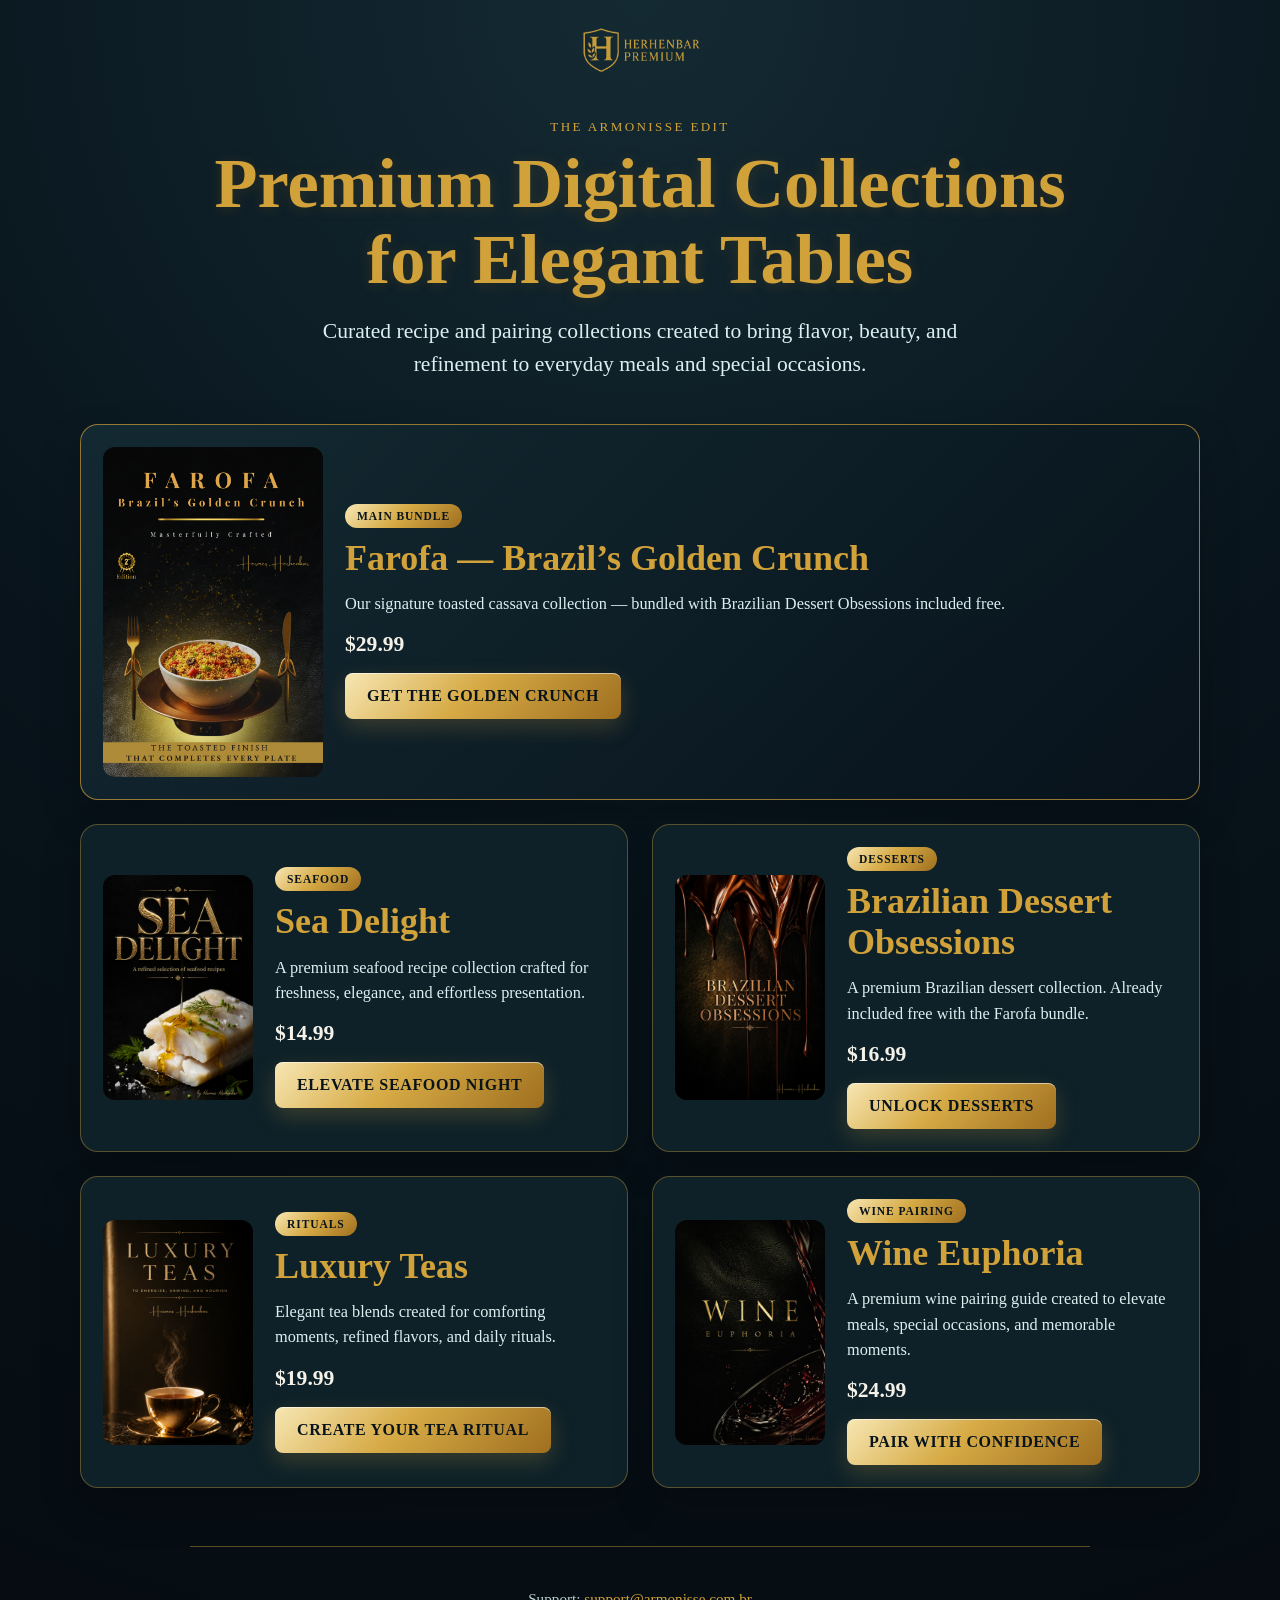
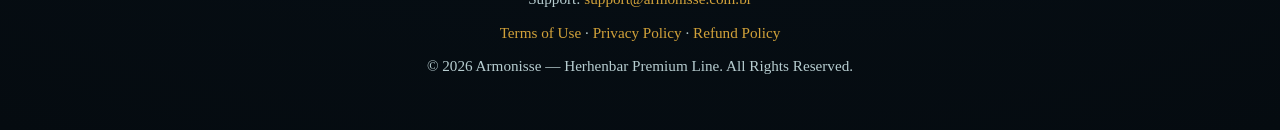
==== Herhenbar COLLECTONS/index.html @ dc94bc9c "Rename collections.html to index.html" ====
<!DOCTYPE html>
<html lang="en">
<head>
  <meta charset="UTF-8" />
  <meta name="viewport" content="width=device-width, initial-scale=1.0" />
  <title>Herhenbar Premium Collections</title>
  <link rel="stylesheet" href="collections.css" />
  <link rel="icon" type="image/x-icon" href="assets/favicons/favicon.ico" />

  <!-- META PIXEL -->
  <script>
  !function(f,b,e,v,n,t,s)
  {if(f.fbq)return;n=f.fbq=function(){n.callMethod?
  n.callMethod.apply(n,arguments):n.queue.push(arguments)};
  if(!f._fbq)f._fbq=n;n.push=n;n.loaded=!0;n.version='2.0';
  n.queue=[];t=b.createElement(e);t.async=!0;
  t.src=v;s=b.getElementsByTagName(e)[0];
  s.parentNode.insertBefore(t,s)}(window, document,'script',
  'https://connect.facebook.net/en_US/fbevents.js');
  fbq('init', '1757436611671883');
  fbq('track', 'PageView');
  </script>
</head>

<body>
  <main class="collections-page">

    <header class="collections-hero">
      <img src="assets/images/logo_herhenbar.png" alt="Herhenbar Premium" class="brand-logo">

      <p class="eyebrow">THE ARMONISSE EDIT</p>
      <h1>Premium Digital Collections for Elegant Tables</h1>
      <p class="hero-sub">
        Curated recipe and pairing collections created to bring flavor, beauty, and refinement to everyday meals and special occasions.
      </p>
    </header>

    <section class="product-grid">

      <article class="product-card featured">
        <img src="assets/images/farofa-bundle.png" alt="Farofa Brazil’s Golden Crunch" />
        <div class="product-content">
          <span class="tag">Main Bundle</span>
          <h2>Farofa — Brazil’s Golden Crunch</h2>
          <p>Our signature toasted cassava collection — bundled with Brazilian Dessert Obsessions included free.</p>

          <div class="price">$29.99</div>
          <a href="https://payhip.com/b/046Zd" class="product-btn">GET THE GOLDEN CRUNCH</a>
        </div>
      </article>

      <article class="product-card">
        <img src="assets/images/sea-delight.png" alt="Sea Delight Premium Seafood Recipe Collection" />
        <div class="product-content">
          <span class="tag">Seafood</span>
          <h2>Sea Delight</h2>
          <p>A premium seafood recipe collection crafted for freshness, elegance, and effortless presentation.</p>
          <div class="price">$14.99</div>
          <a href="https://payhip.com/b/VRC4i" class="product-btn">ELEVATE SEAFOOD NIGHT</a>
        </div>
      </article>

      <article class="product-card">
        <img src="assets/images/brazilian-dessert-obsessions.png" alt="Brazilian Dessert Obsessions" />
        <div class="product-content">
          <span class="tag">Desserts</span>
          <h2>Brazilian Dessert Obsessions</h2>
          <p>A premium Brazilian dessert collection. Already included free with the Farofa bundle.</p>
          <div class="price">$16.99</div>
          <a href="https://payhip.com/b/fgzxD" class="product-btn">UNLOCK DESSERTS</a>
        </div>
      </article>

      <article class="product-card">
        <img src="assets/images/luxury-teas.png" alt="Luxury Teas" />
        <div class="product-content">
          <span class="tag">Rituals</span>
          <h2>Luxury Teas</h2>
          <p>Elegant tea blends created for comforting moments, refined flavors, and daily rituals.</p>
          <div class="price">$19.99</div>
          <a href="https://payhip.com/b/hnQ5N" class="product-btn">CREATE YOUR TEA RITUAL</a>
        </div>
      </article>

      <article class="product-card">
        <img src="assets/images/wine-euphoria.png" alt="Wine Euphoria" />
        <div class="product-content">
          <span class="tag">Wine Pairing</span>
          <h2>Wine Euphoria</h2>
          <p>A premium wine pairing guide created to elevate meals, special occasions, and memorable moments.</p>
          <div class="price">$24.99</div>
          <a href="https://payhip.com/b/eCRBd" class="product-btn">PAIR WITH CONFIDENCE</a>
        </div>
      </article>

    </section>

    <footer class="collections-footer">
      <p>Support: <a href="mailto:support@armonisse.com.br">support@armonisse.com.br</a></p>
      <p>
        <a href="terms-of-use.html">Terms of Use</a> ·
        <a href="privacy-policy.html">Privacy Policy</a> ·
        <a href="refund-policy.html">Refund Policy</a>
      </p>
      <p>© 2026 Armonisse — Herhenbar Premium Line. All Rights Reserved.</p>
    </footer>

  </main>
</body>
</html>
---- Herhenbar COLLECTONS/collections.css ----
* {
  box-sizing: border-box;
}

body {
  margin: 0;
  background: radial-gradient(circle at top, #142a33 0%, #08131b 48%, #050b10 100%);
  color: #f4f1e8;
  font-family: Georgia, "Times New Roman", serif;
}

.collections-page {
  width: 100%;
  min-height: 100vh;
  padding: 0px 18px 40px;
}

.collections-hero {
  max-width: 920px;
  margin: 0 auto 42px;
  text-align: center;
}

.brand-logo {
  width: 130px;
  max-width: 45%;
  margin-bottom: 24px;
 margin-top: -20px !important;
}

.eyebrow {
  color: #d2a23a;
  text-transform: uppercase;
  letter-spacing: 0.18em;
  font-size: 0.82rem;
  margin-bottom: 10px;
}

.collections-hero h1 {
  color: #d2a23a;
  font-size: clamp(2.2rem, 6vw, 4.4rem);
  line-height: 1.08;
  margin: 0 auto 18px;
  max-width: 900px;
  text-shadow: 0 2px 14px rgba(180, 125, 32, 0.18);
}

.hero-sub {
  max-width: 720px;
  margin: 0 auto;
  color: #dceff0;
  font-size: clamp(1.05rem, 2.4vw, 1.35rem);
  line-height: 1.55;
}

.product-grid {
  max-width: 1120px;
  margin: 0 auto;
  display: grid;
  grid-template-columns: repeat(2, minmax(0, 1fr));
  gap: 24px;
}

.product-card {
  background: rgba(16, 35, 43, 0.92);
  border: 1px solid rgba(210, 162, 58, 0.38);
  border-radius: 18px;
  padding: 22px;
  display: grid;
  grid-template-columns: 150px 1fr;
  gap: 22px;
  align-items: center;
  box-shadow: 0 18px 40px rgba(0,0,0,0.22);
}

.product-card.featured {
  grid-column: 1 / -1;
  grid-template-columns: 220px 1fr;
  border-color: rgba(210, 162, 58, 0.68);
  background: linear-gradient(135deg, rgba(20,42,51,0.96), rgba(8,19,27,0.96));
}

.product-card img {
  width: 100%;
  border-radius: 12px;
  display: block;
}

.tag {
  display: inline-block;
  margin-bottom: 10px;
  color: #08131b;
  background: linear-gradient(135deg, #f7e7b4 0%, #d6aa45 48%, #9f6f1f 100%);
  padding: 6px 12px;
  border-radius: 999px;
  font-size: 0.72rem;
  text-transform: uppercase;
  letter-spacing: 0.08em;
  font-weight: 800;
}

.product-card h2 {
  color: #d2a23a;
  font-size: clamp(1.5rem, 3vw, 2.25rem);
  line-height: 1.15;
  margin: 0 0 12px;
}

.product-card p {
  color: #dceff0;
  font-size: 1.02rem;
  line-height: 1.55;
  margin: 0 0 16px;
}

.price {
  color: #f4f1e8;
  font-size: 1.35rem;
  font-weight: 800;
  margin-bottom: 16px;
}

.product-btn {
  display: inline-block;
  background: linear-gradient(135deg, #f7e7b4 0%, #d6aa45 45%, #9f6f1f 100%);
  color: #08131b;
  text-decoration: none;
  padding: 14px 22px;
  border-radius: 8px;
  font-weight: 900;
  text-transform: uppercase;
  letter-spacing: 0.04em;
  box-shadow:
    inset 0 1px 0 rgba(255,255,255,.55),
    0 8px 22px rgba(214,170,69,.22);
}

.product-btn:hover {
  filter: brightness(1.06);
  transform: translateY(-1px);
}

.collections-footer {
  max-width: 900px;
  margin: 58px auto 0;
  padding-top: 28px;
  border-top: 1px solid rgba(210, 162, 58, 0.42);
  text-align: center;
  color: #b7cdd0;
  font-size: 0.95rem;
}

.collections-footer a {
  color: #d2a23a;
  text-decoration: none;
}

.collections-footer a:hover {
  text-decoration: underline;
}

@media (max-width: 820px) {
  .product-grid {
    grid-template-columns: 1fr;
  }

  .product-card,
  .product-card.featured {
    grid-template-columns: 1fr;
    text-align: center;
  }

  .product-card img {
    max-width: 220px;
    margin: 0 auto;
  }
}
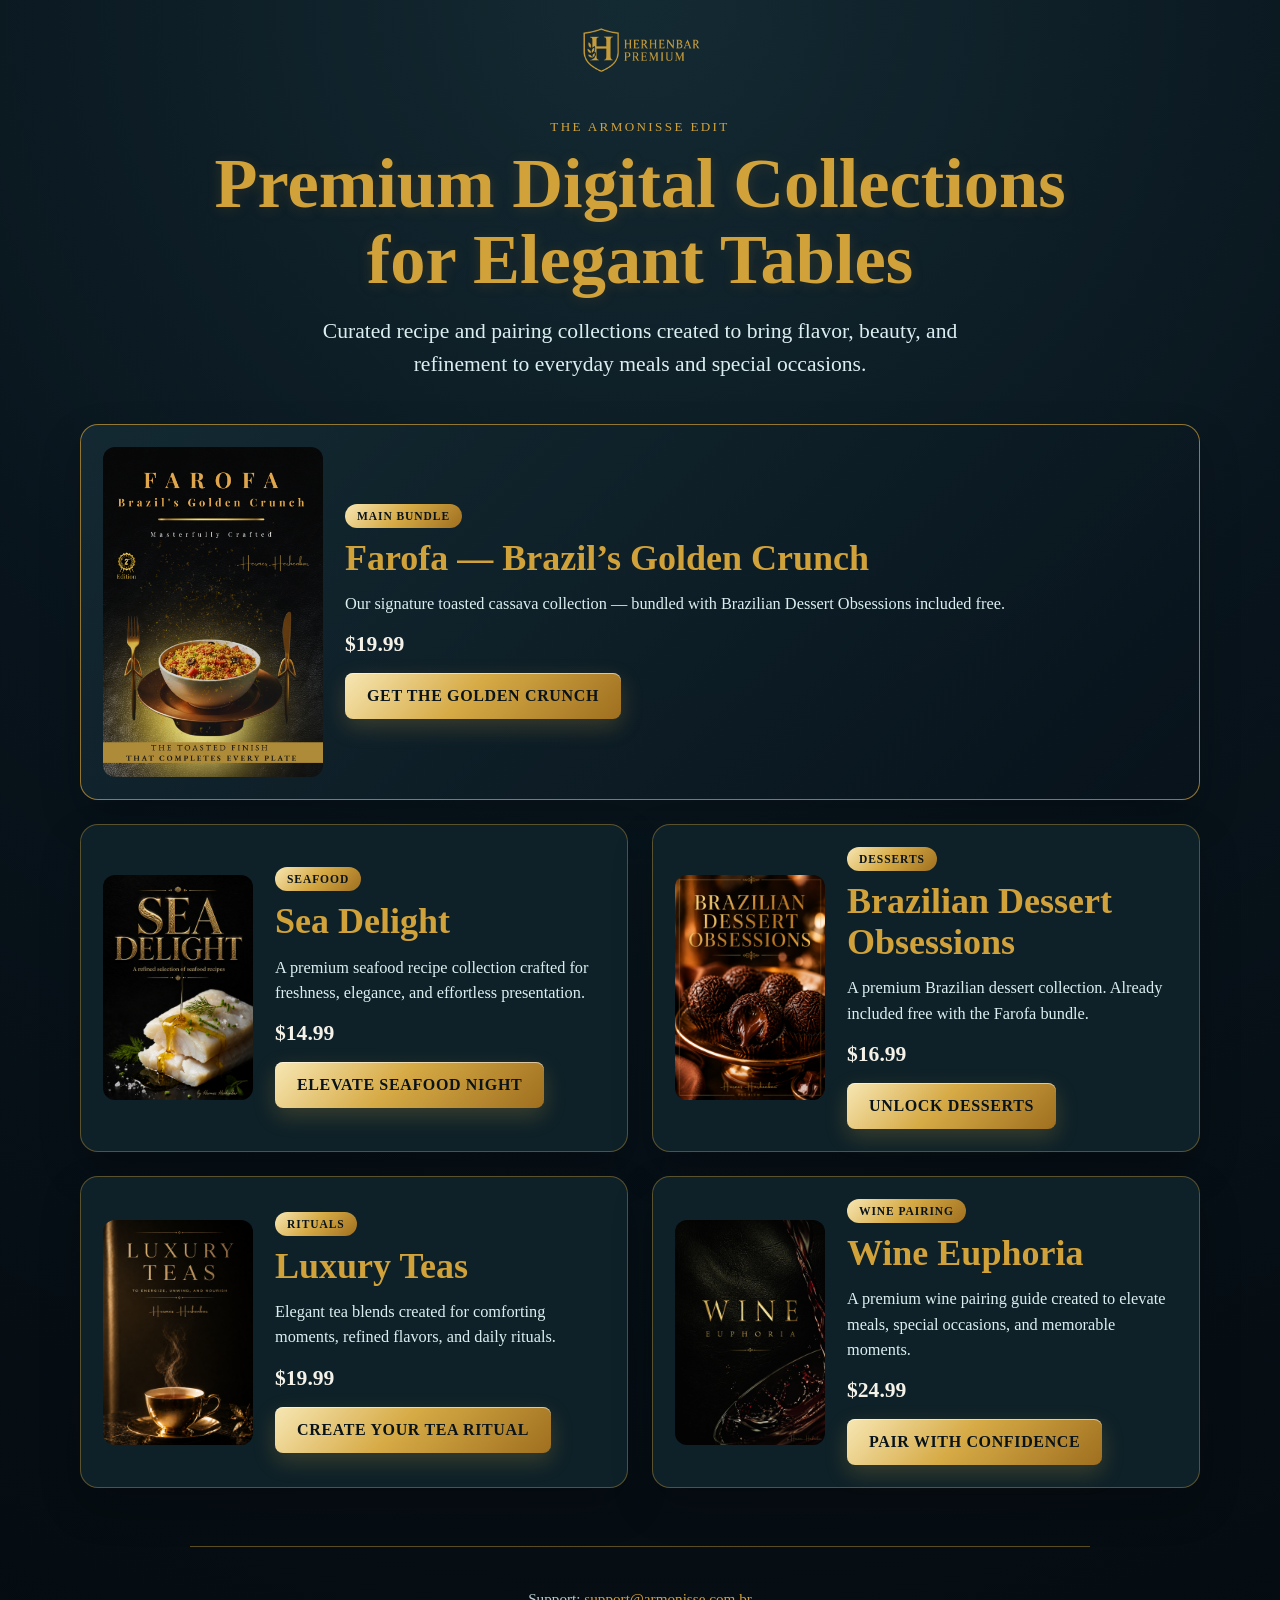
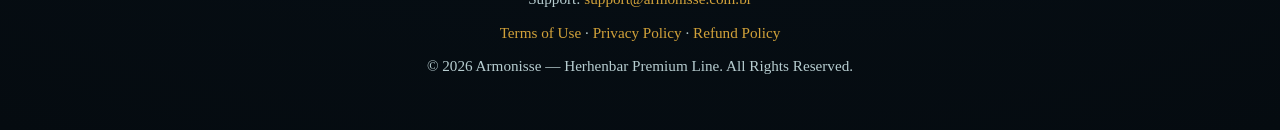
==== commit c1d60ef1: "Update index.html" ====
--- a/Herhenbar COLLECTONS/index.html
+++ b/Herhenbar COLLECTONS/index.html
@@ -44,7 +44,7 @@
           <h2>Farofa — Brazil’s Golden Crunch</h2>
           <p>Our signature toasted cassava collection — bundled with Brazilian Dessert Obsessions included free.</p>
 
-          <div class="price">$29.99</div>
+          <div class="price">$19.99</div>
           <a href="https://payhip.com/b/046Zd" class="product-btn">GET THE GOLDEN CRUNCH</a>
         </div>
       </article>
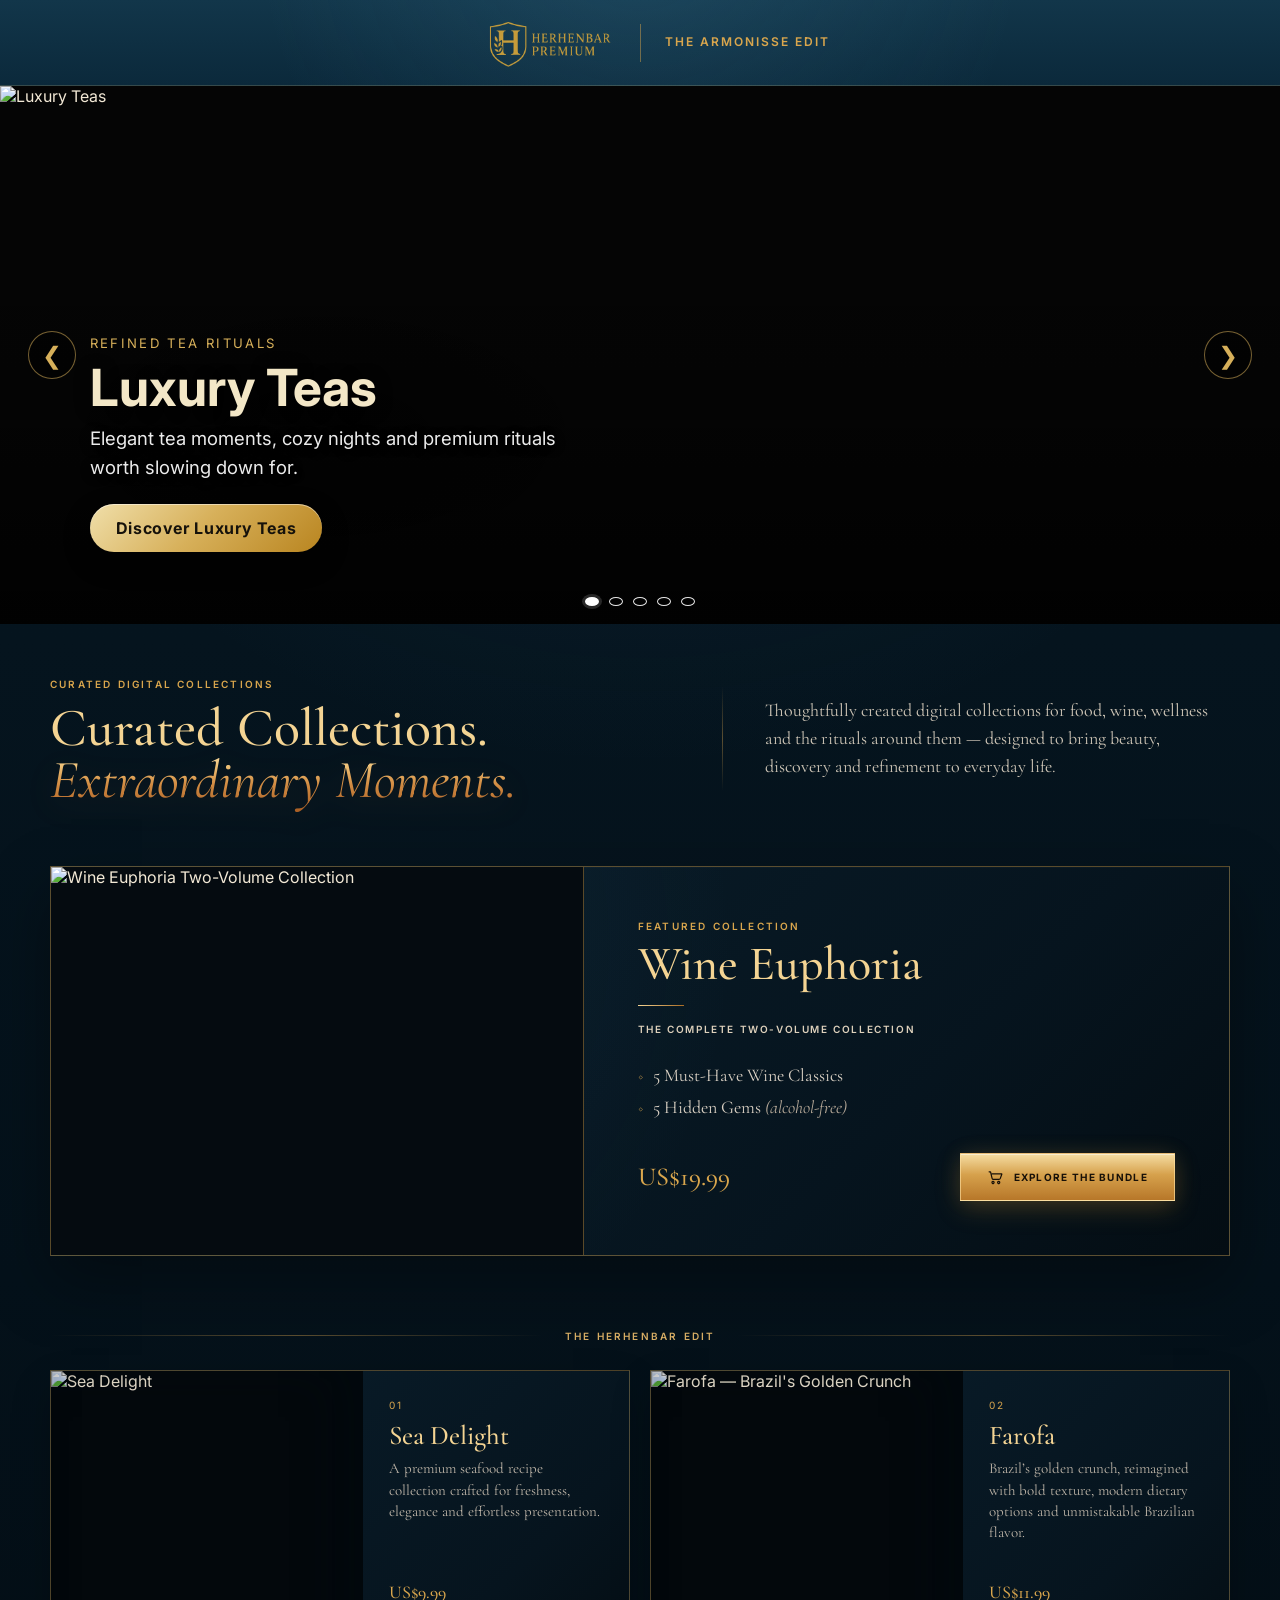
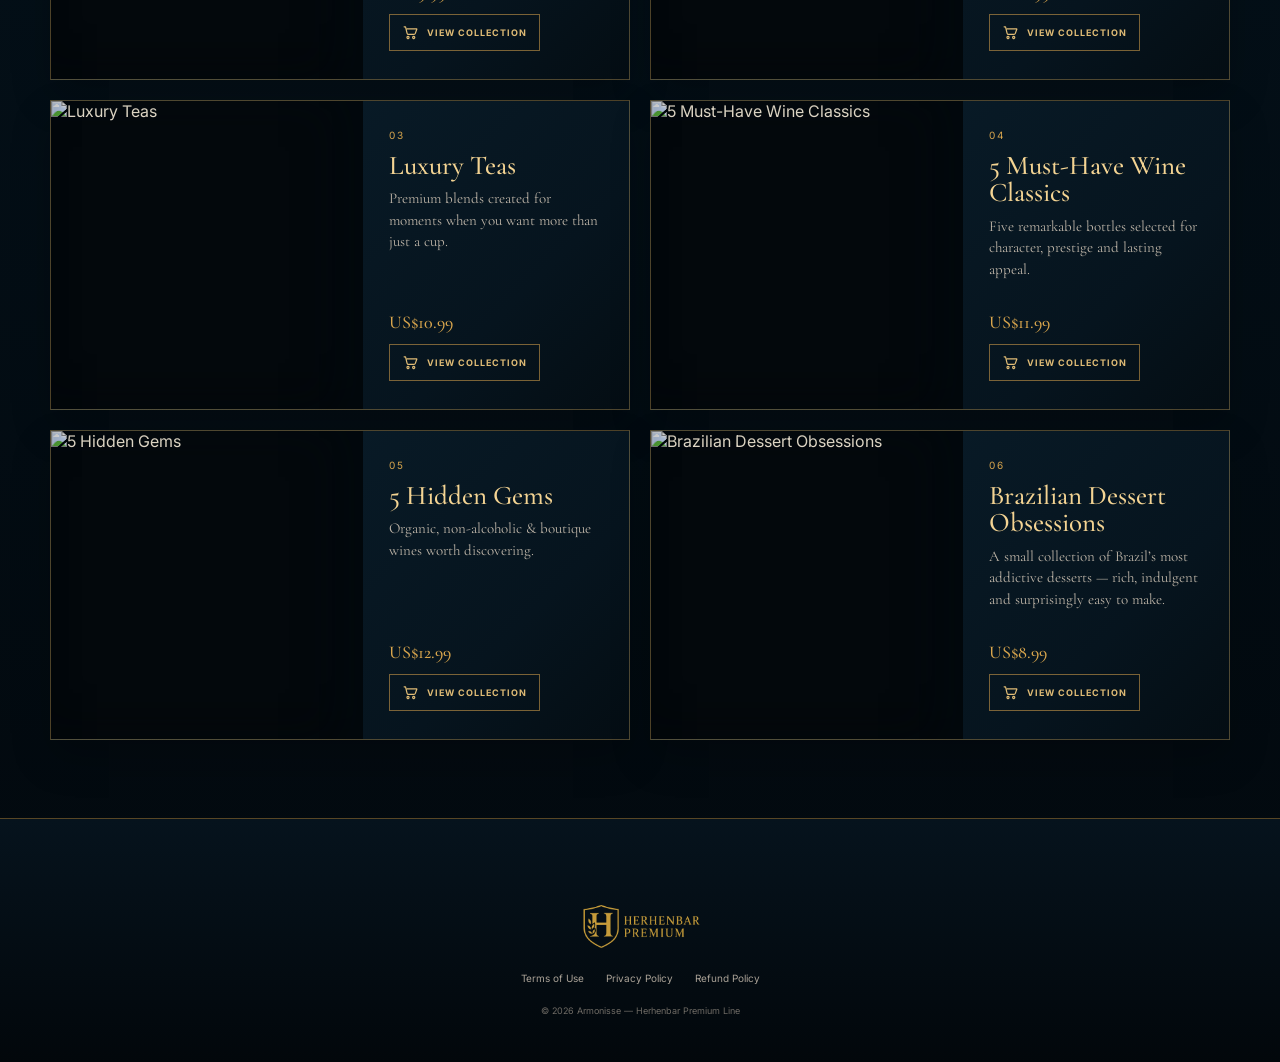
==== commit af40f184: "Update index.html" ====
--- a/Herhenbar COLLECTONS/index.html
+++ b/Herhenbar COLLECTONS/index.html
@@ -1,110 +1,314 @@
-<!DOCTYPE html>
+<!doctype html>
 <html lang="en">
 <head>
-  <meta charset="UTF-8" />
-  <meta name="viewport" content="width=device-width, initial-scale=1.0" />
-  <title>Herhenbar Premium Collections</title>
-  <link rel="stylesheet" href="collections.css" />
-  <link rel="icon" type="image/x-icon" href="assets/favicons/favicon.ico" />
-
-  <!-- META PIXEL -->
-  <script>
-  !function(f,b,e,v,n,t,s)
-  {if(f.fbq)return;n=f.fbq=function(){n.callMethod?
-  n.callMethod.apply(n,arguments):n.queue.push(arguments)};
-  if(!f._fbq)f._fbq=n;n.push=n;n.loaded=!0;n.version='2.0';
-  n.queue=[];t=b.createElement(e);t.async=!0;
-  t.src=v;s=b.getElementsByTagName(e)[0];
-  s.parentNode.insertBefore(t,s)}(window, document,'script',
-  'https://connect.facebook.net/en_US/fbevents.js');
-  fbq('init', '1757436611671883');
-  fbq('track', 'PageView');
-  </script>
+  <meta charset="utf-8">
+  <meta name="viewport" content="width=device-width,initial-scale=1">
+  <title>Herhenbar Premium — The Armonisse Edit</title>
+  <link rel="preconnect" href="https://fonts.googleapis.com">
+  <link rel="preconnect" href="https://fonts.gstatic.com" crossorigin>
+  <link href="https://fonts.googleapis.com/css2?family=Cormorant+Garamond:ital,wght@0,400;0,500;0,600;1,400;1,500&family=Inter:wght@400;500;600&display=swap" rel="stylesheet">
+  <link rel="stylesheet" href="collections.css">
 </head>
-
 <body>
-  <main class="collections-page">
-
-    <header class="collections-hero">
-      <img src="assets/images/logo_herhenbar.png" alt="Herhenbar Premium" class="brand-logo">
-
-      <p class="eyebrow">THE ARMONISSE EDIT</p>
-      <h1>Premium Digital Collections for Elegant Tables</h1>
-      <p class="hero-sub">
-        Curated recipe and pairing collections created to bring flavor, beauty, and refinement to everyday meals and special occasions.
-      </p>
-    </header>
-
-    <section class="product-grid">
-
-      <article class="product-card featured">
-        <img src="assets/images/farofa-bundle.png" alt="Farofa Brazil’s Golden Crunch" />
-        <div class="product-content">
-          <span class="tag">Main Bundle</span>
-          <h2>Farofa — Brazil’s Golden Crunch</h2>
-          <p>Our signature toasted cassava collection — bundled with Brazilian Dessert Obsessions included free.</p>
-
-          <div class="price">$19.99</div>
-          <a href="https://payhip.com/b/046Zd" class="product-btn">GET THE GOLDEN CRUNCH</a>
-        </div>
-      </article>
-
-      <article class="product-card">
-        <img src="assets/images/sea-delight.png" alt="Sea Delight Premium Seafood Recipe Collection" />
-        <div class="product-content">
-          <span class="tag">Seafood</span>
-          <h2>Sea Delight</h2>
-          <p>A premium seafood recipe collection crafted for freshness, elegance, and effortless presentation.</p>
-          <div class="price">$14.99</div>
-          <a href="https://payhip.com/b/VRC4i" class="product-btn">ELEVATE SEAFOOD NIGHT</a>
-        </div>
-      </article>
-
-      <article class="product-card">
-        <img src="assets/images/brazilian-dessert-obsessions.png" alt="Brazilian Dessert Obsessions" />
-        <div class="product-content">
-          <span class="tag">Desserts</span>
-          <h2>Brazilian Dessert Obsessions</h2>
-          <p>A premium Brazilian dessert collection. Already included free with the Farofa bundle.</p>
-          <div class="price">$16.99</div>
-          <a href="https://payhip.com/b/fgzxD" class="product-btn">UNLOCK DESSERTS</a>
-        </div>
-      </article>
-
-      <article class="product-card">
-        <img src="assets/images/luxury-teas.png" alt="Luxury Teas" />
-        <div class="product-content">
-          <span class="tag">Rituals</span>
-          <h2>Luxury Teas</h2>
-          <p>Elegant tea blends created for comforting moments, refined flavors, and daily rituals.</p>
-          <div class="price">$19.99</div>
-          <a href="https://payhip.com/b/hnQ5N" class="product-btn">CREATE YOUR TEA RITUAL</a>
-        </div>
-      </article>
-
-      <article class="product-card">
-        <img src="assets/images/wine-euphoria.png" alt="Wine Euphoria" />
-        <div class="product-content">
-          <span class="tag">Wine Pairing</span>
-          <h2>Wine Euphoria</h2>
-          <p>A premium wine pairing guide created to elevate meals, special occasions, and memorable moments.</p>
-          <div class="price">$24.99</div>
-          <a href="https://payhip.com/b/eCRBd" class="product-btn">PAIR WITH CONFIDENCE</a>
-        </div>
-      </article>
-
-    </section>
-
-    <footer class="collections-footer">
-      <p>Support: <a href="mailto:support@armonisse.com.br">support@armonisse.com.br</a></p>
-      <p>
-        <a href="terms-of-use.html">Terms of Use</a> ·
-        <a href="privacy-policy.html">Privacy Policy</a> ·
-        <a href="refund-policy.html">Refund Policy</a>
-      </p>
-      <p>© 2026 Armonisse — Herhenbar Premium Line. All Rights Reserved.</p>
-    </footer>
-
-  </main>
+
+<header class="masthead">
+  <div class="lockup">
+    <img src="assets/images/logo_herhenbar.png" alt="Herhenbar Premium">
+    <span class="lockup-rule"></span>
+    <span class="armonisse">THE ARMONISSE EDIT</span>
+  </div>
+</header>
+
+<main>
+
+  <!-- HERO: use the cinematic image from the approved first mockup -->
+  <section class="collections-carousel">
+  <div class="carousel-viewport">
+
+    <div class="carousel-slide active">
+      <img src="assets/images/carousel-teas.jpg" alt="Luxury Teas">
+      <div class="slide-overlay"></div>
+      <div class="slide-content">
+        <span class="slide-kicker">Refined Tea Rituals</span>
+        <h2>Luxury Teas</h2>
+        <p>Elegant tea moments, cozy nights and premium rituals worth slowing down for.</p>
+        <a href="#teas-card" class="slide-cta">Discover Luxury Teas</a>
+      </div>
+    </div>
+
+    <div class="carousel-slide">
+      <img src="assets/images/carousel-farofa.jpg" alt="Farofa — Brazil’s Golden Crunch">
+      <div class="slide-overlay"></div>
+      <div class="slide-content">
+        <span class="slide-kicker">Brazilian Signature</span>
+        <h2>Farofa — Brazil’s Golden Crunch</h2>
+        <p>The golden finishing touch that brings warmth, texture and a richer table.</p>
+        <a href="#farofa-card" class="slide-cta">Explore Farofa</a>
+      </div>
+    </div>
+
+    <div class="carousel-slide">
+      <img src="assets/images/carousel-musthave.jpg" alt="5 Must-Have Wine Classics">
+      <div class="slide-overlay"></div>
+      <div class="slide-content">
+        <span class="slide-kicker">Confident Pairings</span>
+        <h2>5 Must-Have Wine Classics</h2>
+        <p>Five timeless bottles chosen for character, elegance and memorable hosting.</p>
+        <a href="#musthave-card" class="slide-cta">See The Classics</a>
+      </div>
+    </div>
+
+    <div class="carousel-slide">
+      <img src="assets/images/carousel-gems.jpg" alt="5 Hidden Gems">
+      <div class="slide-overlay"></div>
+      <div class="slide-content">
+        <span class="slide-kicker">Alcohol-Free Discoveries</span>
+        <h2>5 Hidden Gems</h2>
+        <p>Distinctive non-alcoholic wines selected for refined gatherings and modern taste.</p>
+        <a href="#gems-card" class="slide-cta">Uncover Hidden Gems</a>
+      </div>
+    </div>
+
+    <div class="carousel-slide">
+      <img src="assets/images/carousel-sea.jpg" alt="Sea Delight">
+      <div class="slide-overlay"></div>
+      <div class="slide-content">
+        <span class="slide-kicker">Coastal Elegance</span>
+        <h2>Sea Delight</h2>
+        <p>Fresh seafood dishes presented with ease, beauty and that polished hosting feel.</p>
+        <a href="#sea-card" class="slide-cta">Enter Sea Delight</a>
+      </div>
+    </div>
+
+    <button class="carousel-arrow prev" aria-label="Previous slide">&#10094;</button>
+    <button class="carousel-arrow next" aria-label="Next slide">&#10095;</button>
+
+    <div class="carousel-dots">
+      <button class="carousel-dot active" aria-label="Go to slide 1"></button>
+      <button class="carousel-dot" aria-label="Go to slide 2"></button>
+      <button class="carousel-dot" aria-label="Go to slide 3"></button>
+      <button class="carousel-dot" aria-label="Go to slide 4"></button>
+      <button class="carousel-dot" aria-label="Go to slide 5"></button>
+    </div>
+
+  </div>
+  </section>
+
+  <section class="intro">
+    <div class="intro-title">
+      <span>CURATED DIGITAL COLLECTIONS</span>
+      <h1>Curated Collections.<br><em>Extraordinary Moments.</em></h1>
+    </div>
+    <div class="intro-rule"></div>
+    <p>
+      Thoughtfully created digital collections for food, wine, wellness and the rituals around them —
+      designed to bring beauty, discovery and refinement to everyday life.
+    </p>
+  </section>
+
+  <section class="featured">
+    <div class="featured-books">
+  <img
+    src="assets/images/wines-bundle.jpg"
+    alt="Wine Euphoria Two-Volume Collection"
+  >
+    </div>
+
+    <div class="featured-copy">
+      <span class="kicker">FEATURED COLLECTION</span>
+      <h2>Wine Euphoria</h2>
+      <div class="mini-rule"></div>
+      <p class="caps">THE COMPLETE TWO-VOLUME COLLECTION</p>
+
+      <ul>
+        <li>5 Must-Have Wine Classics <em></em></li>
+        <li>5 Hidden Gems <em>(alcohol-free)</em></li>
+      </ul>
+
+      <div class="buy-row">
+        <strong>US$19.99</strong>
+        <a class="gold-cta" href="#">
+          <svg viewBox="0 0 24 24" aria-hidden="true"><path d="M3 4h2l2.2 9.1a2 2 0 0 0 2 1.5h7.7a2 2 0 0 0 1.9-1.4L21 7H7.2M10 19a1.5 1.5 0 1 0 0 .01M18 19a1.5 1.5 0 1 0 0 .01"/></svg>
+          EXPLORE THE BUNDLE
+        </a>
+      </div>
+    </div>
+  </section>
+
+  <div class="section-break">
+    <span>THE HERHENBAR EDIT</span>
+  </div>
+
+  <section class="grid">
+
+<article class="card" id="sea-card">
+      <div class="card-photo"><img src="assets/images/sea-delight.jpg" alt="Sea Delight"></div>
+      <div class="card-body">
+        <span class="number">01</span>
+        <h3>Sea Delight</h3>
+        <p>A premium seafood recipe collection crafted for freshness, elegance and effortless presentation.</p>
+        <strong>US$9.99</strong>
+        <a href="https://payhip.com/b/VRC4i" class="card-cta">
+          <svg viewBox="0 0 24 24"><path d="M3 4h2l2.2 9.1a2 2 0 0 0 2 1.5h7.7a2 2 0 0 0 1.9-1.4L21 7H7.2M10 19a1.5 1.5 0 1 0 0 .01M18 19a1.5 1.5 0 1 0 0 .01"/></svg>
+          VIEW COLLECTION 
+        </a>
+      </div>
+    </article>
+
+<article class="card" id="farofa-card">
+      <div class="card-photo"><img src="assets/images/golden-crunch.jpg" alt="Farofa — Brazil's Golden Crunch"></div>
+      <div class="card-body">
+        <span class="number">02</span>
+        <h3>Farofa</h3>
+        <p>Brazil’s golden crunch, reimagined with bold texture, modern dietary options and unmistakable Brazilian flavor.</p>
+        <strong>US$11.99</strong>
+        <a href="#" class="card-cta">
+          <svg viewBox="0 0 24 24"><path d="M3 4h2l2.2 9.1a2 2 0 0 0 2 1.5h7.7a2 2 0 0 0 1.9-1.4L21 7H7.2M10 19a1.5 1.5 0 1 0 0 .01M18 19a1.5 1.5 0 1 0 0 .01"/></svg>
+          VIEW COLLECTION
+        </a>
+      </div>
+    </article>
+
+<article class="card" id="teas-card">
+      <div class="card-photo"><img src="assets/images/luxury-teas.jpg" alt="Luxury Teas"></div>
+      <div class="card-body">
+        <span class="number">03</span>
+        <h3>Luxury Teas</h3>
+        <p>Premium blends created for moments when you want more than just a cup.</p>
+        <strong>US$10.99</strong>
+        <a href="https://payhip.com/b/hnQ5N" class="card-cta">
+          <svg viewBox="0 0 24 24"><path d="M3 4h2l2.2 9.1a2 2 0 0 0 2 1.5h7.7a2 2 0 0 0 1.9-1.4L21 7H7.2M10 19a1.5 1.5 0 1 0 0 .01M18 19a1.5 1.5 0 1 0 0 .01"/></svg>
+          VIEW COLLECTION
+        </a>
+      </div>
+    </article>
+
+<article class="card" id="musthave-card">
+      <div class="card-photo"><img src="assets/images/wine-euphoria.jpg" alt="5 Must-Have Wine Classics"></div>
+      <div class="card-body">
+        <span class="number">04</span>
+        <h3>5 Must-Have Wine Classics</h3>
+        <p>Five remarkable bottles selected for character, prestige and lasting appeal.</p>
+        <strong>US$11.99</strong>
+        <a href="#" class="card-cta">
+          <svg viewBox="0 0 24 24"><path d="M3 4h2l2.2 9.1a2 2 0 0 0 2 1.5h7.7a2 2 0 0 0 1.9-1.4L21 7H7.2M10 19a1.5 1.5 0 1 0 0 .01M18 19a1.5 1.5 0 1 0 0 .01"/></svg>
+          VIEW COLLECTION
+        </a>
+      </div>
+    </article>
+
+<article class="card" id="gems-card">
+      <div class="card-photo"><img src="assets/images/gems-euphoria.jpg" alt="5 Hidden Gems"></div>
+      <div class="card-body">
+        <span class="number">05</span>
+        <h3>5 Hidden Gems</h3>
+        <p>Organic, non-alcoholic & boutique wines worth discovering.</p>
+        <strong>US$12.99</strong>
+        <a href="#" class="card-cta">
+          <svg viewBox="0 0 24 24"><path d="M3 4h2l2.2 9.1a2 2 0 0 0 2 1.5h7.7a2 2 0 0 0 1.9-1.4L21 7H7.2M10 19a1.5 1.5 0 1 0 0 .01M18 19a1.5 1.5 0 1 0 0 .01"/></svg>
+          VIEW COLLECTION
+        </a>
+      </div>
+    </article>
+
+    <article class="card">
+      <div class="card-photo"><img src="assets/images/brazilian-dessert-obsessions.jpg" alt="Brazilian Dessert Obsessions"></div>
+      <div class="card-body">
+        <span class="number">06</span>
+        <h3>Brazilian Dessert Obsessions</h3>
+        <p>A small collection of Brazil’s most addictive desserts — rich, indulgent and surprisingly easy to make.</p>
+        <strong>US$8.99</strong>
+        <a href="https://payhip.com/b/fgzxD" class="card-cta">
+          <svg viewBox="0 0 24 24"><path d="M3 4h2l2.2 9.1a2 2 0 0 0 2 1.5h7.7a2 2 0 0 0 1.9-1.4L21 7H7.2M10 19a1.5 1.5 0 1 0 0 .01M18 19a1.5 1.5 0 1 0 0 .01"/></svg>
+          VIEW COLLECTION
+        </a>
+      </div>
+    </article>
+
+  </section>
+
+</main>
+
+<footer>
+  <img src="assets/images/logo_herhenbar.png" alt="Herhenbar Premium">
+  <nav>
+    <a href="terms-of-use.html">Terms of Use</a>
+    <a href="privacy-policy.html">Privacy Policy</a>
+    <a href="refund-policy.html">Refund Policy</a>
+  </nav>
+  <small>© 2026 Armonisse — Herhenbar Premium Line</small>
+</footer>
+<script>
+document.addEventListener('DOMContentLoaded', function () {
+  const carousel = document.querySelector('.collections-carousel');
+  if (!carousel) return;
+
+  const slides = carousel.querySelectorAll('.carousel-slide');
+  const dots = carousel.querySelectorAll('.carousel-dot');
+  const prevBtn = carousel.querySelector('.carousel-arrow.prev');
+  const nextBtn = carousel.querySelector('.carousel-arrow.next');
+
+  let current = 0;
+  let autoPlay;
+
+  function showSlide(index) {
+    slides[current].classList.remove('active');
+    dots[current].classList.remove('active');
+
+    current = (index + slides.length) % slides.length;
+
+    slides[current].classList.add('active');
+    dots[current].classList.add('active');
+  }
+
+  function nextSlide() {
+    showSlide(current + 1);
+  }
+
+  function prevSlide() {
+    showSlide(current - 1);
+  }
+
+  function startAutoPlay() {
+  clearInterval(autoPlay);
+  autoPlay = setInterval(nextSlide, 7500);
+}
+
+function resetAutoPlay() {
+  startAutoPlay();
+}
+
+  if (nextBtn) {
+    nextBtn.addEventListener('click', function () {
+      nextSlide();
+      resetAutoPlay();
+    });
+  }
+
+  if (prevBtn) {
+    prevBtn.addEventListener('click', function () {
+      prevSlide();
+      resetAutoPlay();
+    });
+  }
+
+  dots.forEach((dot, index) => {
+    dot.addEventListener('click', function () {
+      showSlide(index);
+      resetAutoPlay();
+    });
+  });
+
+  carousel.addEventListener('mouseenter', function () {
+    clearInterval(autoPlay);
+  });
+
+  carousel.addEventListener('mouseleave', function () {
+    startAutoPlay();
+  });
+
+  startAutoPlay();
+});
+</script>
 </body>
 </html>
--- a/Herhenbar COLLECTONS/collections.css
+++ b/Herhenbar COLLECTONS/collections.css
@@ -1,177 +1,700 @@
-* {
-  box-sizing: border-box;
-}
-
-body {
-  margin: 0;
-  background: radial-gradient(circle at top, #142a33 0%, #08131b 48%, #050b10 100%);
-  color: #f4f1e8;
-  font-family: Georgia, "Times New Roman", serif;
-}
-
-.collections-page {
+:root{
+  --black:#03090e;
+  --navy:#06131d;
+  --navy2:#0a2231;
+  --navy3:#0e2c3f;
+  --cream:#f3e9d6;
+  --muted:#b8b2a9;
+  --gold:#d9a64d;
+  --gold2:#f4d493;
+  --gold3:#a96c25;
+  --line:rgba(218,165,77,.40);
+}
+*{box-sizing:border-box}
+html{background:var(--black)}
+body{
+  margin:0;
+  color:var(--cream);
+  background:
+    radial-gradient(circle at 50% 0,rgba(44,112,155,.18),transparent 28%),
+    linear-gradient(180deg,#061722 0%,#04111a 48%,#02080d 100%);
+  font-family:Inter,Arial,sans-serif;
+}
+img{display:block;max-width:100%}
+a{color:inherit;text-decoration:none}
+
+.masthead{
+  height:100px;
+  display:flex;align-items:center;justify-content:center;
+  background:
+    radial-gradient(circle at 50% -60%,rgba(80,151,190,.20),transparent 55%),
+    linear-gradient(180deg,#0b2637,#071924);
+  border-bottom:1px solid rgba(217,166,77,.10);
+}
+.lockup{
+  display:grid;
+  grid-template-columns:165px 1px 165px;
+  align-items:center;
+  gap:22px;
+}
+.lockup img{width:165px;justify-self:end}
+.lockup-rule{width:1px;height:38px;background:rgba(217,166,77,.48)}
+.armonisse{
+  width:165px;
+  color:var(--gold);
+  font:600 11px/1.2 Inter,sans-serif;
+  letter-spacing:.20em;
+}
+
+.hero-photo{
+  position:relative;
+  width:100%;
+  height:clamp(430px,53vw,760px);
+  overflow:hidden;
+  background:#020508;
+}
+.hero-photo img{width:100%;height:100%;object-fit:cover;object-position:center}
+.hero-shade{
+  position:absolute;inset:0;
+  background:
+    linear-gradient(180deg,rgba(0,0,0,.02) 0%,rgba(0,0,0,0) 58%,rgba(3,13,20,.58) 100%),
+    radial-gradient(circle at 50% 35%,transparent 42%,rgba(0,0,0,.22) 100%);
+  pointer-events:none;
+}
+
+.intro{
+  position:relative;
+  display:grid;
+  grid-template-columns:1.15fr 1px .85fr;
+  gap:42px;
+  align-items:center;
+  width:min(1180px,calc(100% - 64px));
+  margin:-4px auto 0;
+  padding:52px 0 60px;
+}
+.intro:before{
+  content:"";
+  position:absolute;z-index:-1;
+  left:50%;top:-180px;
+  width:100vw;height:300px;
+  transform:translateX(-50%);
+  background:linear-gradient(180deg,transparent,rgba(6,19,29,.94) 65%,rgba(6,19,29,1));
+}
+.intro-title>span,.kicker{
+  color:var(--gold);
+  font-size:10px;font-weight:600;letter-spacing:.22em;
+}
+.intro h1{
+  margin:10px 0 0;
+  color:var(--gold2);
+  font:500 clamp(40px,4.2vw,62px)/.97 "Cormorant Garamond",serif;
+}
+.intro h1 em{
+  color:transparent;
+  font-weight:400;
+  background:linear-gradient(180deg,#fff0c8 0%,#edbf74 30%,#d18b42 58%,#a85d24 100%);
+  -webkit-background-clip:text;background-clip:text;
+  filter:drop-shadow(0 8px 16px rgba(207,128,51,.16));
+}
+.intro-rule{height:105px;background:linear-gradient(transparent,var(--line),transparent)}
+.intro p{
+  margin:0;
+  max-width:450px;
+  color:#cfc6b7;
+  font:400 18px/1.55 "Cormorant Garamond",serif;
+}
+
+.featured{
+  width:min(1180px,calc(100% - 64px));
+  margin:0 auto 74px;
+  display:grid;
+  grid-template-columns:.95fr 1.15fr;
+  min-height:390px;
+  overflow:hidden;
+  border:1px solid var(--line);
+  background:
+    radial-gradient(circle at 20% 20%,rgba(34,92,127,.15),transparent 45%),
+    linear-gradient(135deg,#0a1f2c 0%,#06141e 70%,#040d13 100%);
+  box-shadow:0 26px 60px rgba(0,0,0,.34),inset 0 1px rgba(255,255,255,.02);
+}
+.featured-books{
+  position:relative;
+  overflow:hidden;
+  border-right:1px solid var(--line);
+  background:
+    radial-gradient(circle at 50% 36%,rgba(67,126,162,.20),transparent 38%),
+    linear-gradient(145deg,#0d2838,#06141d 68%,#02070b);
+}
+
+}
+.book-stage:before{
+  content:"";position:absolute;left:13%;right:13%;bottom:15px;height:35px;
+  background:radial-gradient(ellipse,rgba(0,0,0,.72),transparent 70%);
+  filter:blur(8px);
+}
+
+
+.featured-copy{padding:48px 54px;display:flex;flex-direction:column;justify-content:center}
+.featured h2{
+  margin:8px 0 0;
+  color:var(--gold2);
+  font:500 48px/1 "Cormorant Garamond",serif;
+}
+.mini-rule{
+  width:46px;height:1px;margin:17px 0;
+  background:linear-gradient(90deg,var(--gold2),var(--gold3));
+}
+.caps{
+  margin:0 0 20px;color:#ded1bc;
+  font-size:10px;font-weight:600;letter-spacing:.16em;
+}
+.featured ul{list-style:none;margin:0;padding:0}
+.featured li{
+  margin:9px 0;color:#d9d0c3;
+  font:400 18px/1.25 "Cormorant Garamond",serif;
+}
+.featured li:before{content:"◇";color:var(--gold);margin-right:10px}
+.featured li em{color:#b7aa99}
+.buy-row{display:flex;align-items:center;justify-content:space-between;gap:24px;margin-top:26px}
+.buy-row strong{
+  color:var(--gold);
+  font:500 26px/1 "Cormorant Garamond",serif;
+}
+.gold-cta{
+  min-height:48px;padding:0 26px;
+  display:inline-flex;align-items:center;justify-content:center;gap:10px;
+  color:#171008;
+  background:
+    linear-gradient(180deg,#f5dda3 0%,#d6a14c 45%,#b77729 100%);
+  border:1px solid rgba(255,224,160,.65);
+  box-shadow:
+    inset 0 1px rgba(255,255,255,.45),
+    0 8px 26px rgba(205,140,43,.22),
+    0 0 22px rgba(220,161,68,.10);
+  font-size:10px;font-weight:700;letter-spacing:.13em;
+}
+.gold-cta svg,.card-cta svg{
+  width:17px;height:17px;fill:none;stroke:currentColor;stroke-width:1.7;stroke-linecap:round;stroke-linejoin:round
+}
+
+.section-break{
+  width:min(1180px,calc(100% - 64px));
+  margin:0 auto 28px;
+  display:flex;align-items:center;gap:22px;
+  color:#d7ad64;font-size:10px;font-weight:600;letter-spacing:.22em;
+}
+.section-break:before,.section-break:after{
+  content:"";height:1px;flex:1;background:linear-gradient(90deg,transparent,var(--line),transparent)
+}
+
+.grid{
+  width:min(1180px,calc(100% - 64px));
+  margin:0 auto 78px;
+  display:grid;
+  grid-template-columns:repeat(2,minmax(0,1fr));
+  gap:20px;
+}
+.card{
+  min-height:310px;
+  display:grid;
+  grid-template-columns:1.08fr .92fr;
+  overflow:hidden;
+  border:1px solid rgba(218,165,77,.34);
+  background:
+    radial-gradient(circle at 12% 10%,rgba(36,96,132,.11),transparent 42%),
+    linear-gradient(135deg,#0a1f2d 0%,#06141e 75%,#040d13);
+  box-shadow:0 18px 38px rgba(0,0,0,.20);
+}
+.card-photo{position:relative;overflow:hidden;background:#03080c}
+.card-photo:after{
+  content:"";position:absolute;inset:0;
+  box-shadow:inset -28px 0 42px rgba(3,12,18,.35),inset 0 -24px 32px rgba(0,0,0,.20);
+}
+.card-photo img{
+  width:100%;height:100%;object-fit:cover;
+  transition:transform .55s ease,filter .55s ease;
+}
+.card:hover .card-photo img{transform:scale(1.025);filter:brightness(1.045)}
+.card-body{padding:28px 26px;display:flex;flex-direction:column}
+.number{color:var(--gold);font-size:10px;letter-spacing:.15em}
+.card h3{
+  margin:11px 0 9px;
+  color:var(--gold2);
+  font:500 27px/1.02 "Cormorant Garamond",serif;
+}
+.card p{
+  margin:0;color:#bdb4a7;
+  font:400 15px/1.42 "Cormorant Garamond",serif;
+}
+.card strong{
+  margin-top:auto;padding-top:18px;
+  color:var(--gold);
+  font:500 18px/1 "Cormorant Garamond",serif;
+}
+.card-cta{
+  align-self:flex-start;
+  margin-top:13px;padding:9px 12px;
+  display:inline-flex;align-items:center;gap:8px;
+  border:1px solid rgba(218,165,77,.55);
+  color:#dfbb75;
+  font-size:9px;font-weight:700;letter-spacing:.11em;
+  transition:.2s ease;
+}
+.card-cta:hover{background:var(--gold);color:#101010}
+
+footer{
+  padding:38px 24px 44px;
+  text-align:center;
+  border-top:1px solid var(--line);
+  background:linear-gradient(180deg,#06131d,#02070b);
+}
+footer img{width:130px;margin:0 auto 18px}
+footer nav{display:flex;justify-content:center;gap:22px;flex-wrap:wrap;margin-bottom:14px}
+footer nav a{color:#aaa297;font-size:10px}
+footer small{color:#6f6b65;font-size:9px}
+
+@media(max-width:800px){
+  .masthead{height:88px}
+  .lockup{grid-template-columns:120px 1px 120px;gap:14px}
+  .lockup img{width:120px}
+  .armonisse{width:120px;font-size:8px;letter-spacing:.16em}
+  .hero-photo{height:58vh;min-height:390px}
+  .intro{
+    width:calc(100% - 32px);
+    grid-template-columns:1fr;
+    gap:18px;
+    padding:40px 0 46px;
+    text-align:center;
+  }
+  .intro-rule{width:120px;height:1px;margin:auto}
+  .intro p{margin:auto}
+  .featured{width:calc(100% - 28px);grid-template-columns:1fr}
+  .featured-books{min-height:350px;border-right:0;border-bottom:1px solid var(--line)}
+  .featured-copy{padding:34px 28px}
+  .buy-row{align-items:flex-start;flex-direction:column}
+  .gold-cta{width:100%}
+  .section-break,.grid{width:calc(100% - 28px)}
+  .grid{grid-template-columns:1fr}
+}
+@media(max-width:520px){
+  .hero-photo{height:50vh;min-height:360px}
+  .intro h1{font-size:42px}
+  .card{grid-template-columns:1fr}
+  .card-photo{min-height:280px}
+  .card-body{min-height:230px}
+}
+
+
+.featured-books {
+  position: relative;
+  overflow: hidden;
+  border-right: 1px solid var(--line);
+  background: #050b10;
+}
+
+.featured-books img {
   width: 100%;
-  min-height: 100vh;
-  padding: 0px 18px 40px;
-}
-
-.collections-hero {
-  max-width: 920px;
-  margin: 0 auto 42px;
+  height: 100%;
+  display: block;
+  object-fit: cover;
+  object-position: center;
+}
+
+/* images: carousel */
+
+
+.collections-carousel {
+  width: 100vw;
+  position: relative;
+  left: 50%;
+  right: 50%;
+  margin-left: -50vw;
+  margin-right: -50vw;
+  background: #050505;
+  overflow: hidden;
+}
+
+.carousel-viewport {
+  position: relative;
+  width: 100%;
+  height: clamp(430px, 58vw, 760px);
+  background: #050505;
+}
+
+.carousel-slide {
+  position: absolute;
+  inset: 0;
+  opacity: 0;
+  visibility: hidden;
+  transition: opacity 0.7s ease, visibility 0.7s ease;
+}
+
+.carousel-slide.active {
+  opacity: 1;
+  visibility: visible;
+}
+
+.carousel-slide img {
+  width: 100%;
+  height: 100%;
+  object-fit: contain;
+background: #050505;
+  display: block;
+}
+
+.slide-overlay {
+  position: absolute;
+  inset: 0;
+  background:
+    linear-gradient(to top, rgba(0, 0, 0, 0.78) 0%, rgba(0, 0, 0, 0.28) 38%, rgba(0, 0, 0, 0.05) 65%, rgba(0, 0, 0, 0) 100%);
+  pointer-events: none;
+}
+
+.slide-content {
+  position: absolute;
+  left: clamp(28px, 5vw, 70px);
+  bottom: clamp(52px, 7vw, 88px);
+  z-index: 2;
+  max-width: min(620px, 78vw);
+}
+
+.slide-kicker {
+  display: inline-block;
+  margin-bottom: 12px;
+  font-size: 0.82rem;
+  letter-spacing: 0.18em;
+  text-transform: uppercase;
+  color: #d7b05a;
+}
+
+.slide-content h2 {
+  margin: 0 0 12px;
+  font-size: clamp(2rem, 4vw, 4rem);
+  line-height: 0.95;
+  color: #f3e7c7;
+  text-shadow: 0 2px 18px rgba(0,0,0,0.35);
+}
+
+.slide-content p {
+  margin: 0 0 22px;
+  max-width: 560px;
+  font-size: clamp(1rem, 1.45vw, 1.2rem);
+  line-height: 1.55;
+  color: rgba(255,255,255,0.92);
+  text-shadow: 0 2px 12px rgba(0,0,0,0.35);
+}
+
+.slide-cta {
+  display: inline-block;
+  padding: 14px 26px;
+  border-radius: 999px;
+  text-decoration: none;
+  font-weight: 700;
+  letter-spacing: 0.04em;
+  color: #16120b;
+  background: linear-gradient(135deg, #f0dfaa 0%, #d7b05a 48%, #b98520 100%);
+  box-shadow:
+    0 10px 28px rgba(0,0,0,0.28),
+    inset 0 1px 0 rgba(255,255,255,0.5);
+  transition: transform 0.25s ease, box-shadow 0.25s ease;
+}
+
+.slide-cta:hover {
+  transform: translateY(-2px);
+  box-shadow:
+    0 14px 34px rgba(0,0,0,0.34),
+    inset 0 1px 0 rgba(255,255,255,0.55);
+}
+
+.carousel-arrow {
+  position: absolute;
+  top: 50%;
+  transform: translateY(-50%);
+  z-index: 3;
+  width: 48px;
+  height: 48px;
+  border: 1px solid rgba(215, 176, 90, 0.55);
+  border-radius: 50%;
+  background: rgba(0, 0, 0, 0.36);
+  color: #d7b05a;
+  font-size: 24px;
+  line-height: 46px;
   text-align: center;
-}
-
-.brand-logo {
-  width: 130px;
-  max-width: 45%;
-  margin-bottom: 24px;
- margin-top: -20px !important;
-}
-
-.eyebrow {
-  color: #d2a23a;
-  text-transform: uppercase;
-  letter-spacing: 0.18em;
-  font-size: 0.82rem;
-  margin-bottom: 10px;
-}
-
-.collections-hero h1 {
-  color: #d2a23a;
-  font-size: clamp(2.2rem, 6vw, 4.4rem);
-  line-height: 1.08;
-  margin: 0 auto 18px;
-  max-width: 900px;
-  text-shadow: 0 2px 14px rgba(180, 125, 32, 0.18);
-}
-
-.hero-sub {
-  max-width: 720px;
-  margin: 0 auto;
-  color: #dceff0;
-  font-size: clamp(1.05rem, 2.4vw, 1.35rem);
-  line-height: 1.55;
-}
-
-.product-grid {
-  max-width: 1120px;
-  margin: 0 auto;
-  display: grid;
-  grid-template-columns: repeat(2, minmax(0, 1fr));
-  gap: 24px;
-}
-
-.product-card {
-  background: rgba(16, 35, 43, 0.92);
-  border: 1px solid rgba(210, 162, 58, 0.38);
-  border-radius: 18px;
-  padding: 22px;
-  display: grid;
-  grid-template-columns: 150px 1fr;
-  gap: 22px;
-  align-items: center;
-  box-shadow: 0 18px 40px rgba(0,0,0,0.22);
-}
-
-.product-card.featured {
-  grid-column: 1 / -1;
-  grid-template-columns: 220px 1fr;
-  border-color: rgba(210, 162, 58, 0.68);
-  background: linear-gradient(135deg, rgba(20,42,51,0.96), rgba(8,19,27,0.96));
-}
-
-.product-card img {
-  width: 100%;
-  border-radius: 12px;
-  display: block;
-}
-
-.tag {
-  display: inline-block;
-  margin-bottom: 10px;
-  color: #08131b;
-  background: linear-gradient(135deg, #f7e7b4 0%, #d6aa45 48%, #9f6f1f 100%);
-  padding: 6px 12px;
-  border-radius: 999px;
-  font-size: 0.72rem;
-  text-transform: uppercase;
-  letter-spacing: 0.08em;
-  font-weight: 800;
-}
-
-.product-card h2 {
-  color: #d2a23a;
-  font-size: clamp(1.5rem, 3vw, 2.25rem);
-  line-height: 1.15;
-  margin: 0 0 12px;
-}
-
-.product-card p {
-  color: #dceff0;
-  font-size: 1.02rem;
-  line-height: 1.55;
-  margin: 0 0 16px;
-}
-
-.price {
-  color: #f4f1e8;
-  font-size: 1.35rem;
-  font-weight: 800;
-  margin-bottom: 16px;
-}
-
-.product-btn {
-  display: inline-block;
-  background: linear-gradient(135deg, #f7e7b4 0%, #d6aa45 45%, #9f6f1f 100%);
-  color: #08131b;
-  text-decoration: none;
-  padding: 14px 22px;
-  border-radius: 8px;
-  font-weight: 900;
-  text-transform: uppercase;
-  letter-spacing: 0.04em;
-  box-shadow:
-    inset 0 1px 0 rgba(255,255,255,.55),
-    0 8px 22px rgba(214,170,69,.22);
-}
-
-.product-btn:hover {
-  filter: brightness(1.06);
-  transform: translateY(-1px);
-}
-
-.collections-footer {
-  max-width: 900px;
-  margin: 58px auto 0;
-  padding-top: 28px;
-  border-top: 1px solid rgba(210, 162, 58, 0.42);
-  text-align: center;
-  color: #b7cdd0;
-  font-size: 0.95rem;
-}
-
-.collections-footer a {
-  color: #d2a23a;
-  text-decoration: none;
-}
-
-.collections-footer a:hover {
-  text-decoration: underline;
-}
-
-@media (max-width: 820px) {
-  .product-grid {
-    grid-template-columns: 1fr;
-  }
-
-  .product-card,
-  .product-card.featured {
-    grid-template-columns: 1fr;
-    text-align: center;
-  }
-
-  .product-card img {
-    max-width: 220px;
-    margin: 0 auto;
-  }
-}+  cursor: pointer;
+  transition: all 0.25s ease;
+}
+
+.carousel-arrow:hover {
+  background: rgba(0, 0, 0, 0.55);
+  border-color: rgba(215, 176, 90, 0.8);
+}
+
+.carousel-arrow.prev {
+  left: 22px;
+}
+
+.carousel-arrow.next {
+  right: 22px;
+}
+
+.carousel-dots {
+  position: absolute;
+  left: 50%;
+  bottom: 24px;
+  transform: translateX(-50%);
+  z-index: 3;
+  display: flex;
+  gap: 10px;
+}
+
+.carousel-dot {
+  width: 10px;
+  height: 10px;
+  border: 0;
+  border-radius: 50%;
+  background: rgba(255,255,255,0.42);
+  cursor: pointer;
+  transition: all 0.25s ease;
+}
+
+.carousel-dot.active {
+  background: #ffffff;
+  box-shadow: 0 0 0 3px rgba(255,255,255,0.15);
+}
+
+.carousel-dot:hover {
+  background: rgba(255,255,255,0.8);
+}
+
+@media (max-width: 768px) {
+  .carousel-viewport {
+    height: 72vh;
+    min-height: 520px;
+    max-height: 720px;
+  }
+
+  .carousel-slide img {
+    object-fit: cover;
+  }
+
+  .slide-content {
+    left: 22px;
+    right: 22px;
+    bottom: 72px;
+    max-width: none;
+  }
+
+  .slide-content h2 {
+    font-size: clamp(1.8rem, 8vw, 2.7rem);
+  }
+
+  .slide-content p {
+    font-size: 0.98rem;
+    line-height: 1.45;
+  }
+
+  .slide-cta {
+    padding: 13px 22px;
+    font-size: 0.92rem;
+  }
+
+  .carousel-arrow {
+    display: none;
+  }
+
+  .carousel-dots {
+    bottom: 20px;
+  }
+}
+.masthead {
+  height: 112px !important;
+  display: flex !important;
+  align-items: center !important;
+  justify-content: center !important;
+
+  background:
+    radial-gradient(
+      circle at 50% -80%,
+      rgba(74, 143, 177, .18),
+      transparent 58%
+    ),
+    linear-gradient(
+      180deg,
+      #12364a 0%,
+      #0b293b 100%
+    ) !important;
+
+  border-bottom: 1px solid rgba(217,166,77,.18) !important;
+}
+
+.lockup {
+  display: grid !important;
+  grid-template-columns: 205px 1px 205px !important;
+  align-items: center !important;
+  justify-content: center !important;
+  gap: 24px !important;
+
+  width: max-content !important;
+  margin: 0 auto !important;
+}
+
+.lockup img {
+  width: 135px !important;
+  max-height: none !important;
+  height: auto !important;
+  object-fit: contain !important;
+  justify-self: end !important;
+position: relative;
+  top: -20px;
+}
+
+.armonisse {
+  width: 195px !important;
+  justify-self: start !important;
+
+  font-size: 12px !important;
+  font-weight: 600 !important;
+  letter-spacing: .17em !important;
+  white-space: nowrap !important;
+}
+
+
+.masthead {
+  height: 86px !important;
+}
+
+.carousel-viewport {
+  height: clamp(380px, 47vw, 620px) !important;
+}
+
+@media (max-width: 768px) {
+  .carousel-viewport {
+    height: 58vh !important;
+    min-height: 430px !important;
+    max-height: 560px !important;
+  }
+}
+
+
+.collections-carousel {
+  position: relative !important;
+  width: 100vw !important;
+  max-width: none !important;
+
+  left: 50% !important;
+  margin-left: -50vw !important;
+  margin-right: 0 !important;
+
+  overflow: hidden !important;
+  background: #050505;
+}
+
+.carousel-viewport {
+  position: relative !important;
+  width: 100vw !important;
+  max-width: none !important;
+
+  /* mais panorâmico */
+  height: clamp(420px, 42vw, 570px) !important;
+
+  overflow: hidden !important;
+}
+
+.carousel-slide {
+  position: absolute !important;
+  inset: 0 !important;
+  width: 100% !important;
+  max-width: none !important;
+}
+
+.carousel-slide img {
+  position: absolute !important;
+  inset: 0 !important;
+
+  width: 100% !important;
+  max-width: none !important;
+  height: 100% !important;
+
+  object-fit: cover !important;
+  object-position: center center !important;
+}
+
+.slide-content {
+  position: absolute !important;
+
+  left: clamp(55px, 7vw, 110px) !important;
+  right: auto !important;
+
+  bottom: 72px !important;
+
+  width: min(470px, 38vw) !important;
+  max-width: 470px !important;
+
+  z-index: 4 !important;
+  text-align: left !important;
+}
+
+
+@media (max-width: 768px) {
+  .slide-content {
+    left: 22px !important;
+    right: 22px !important;
+    bottom: 64px !important;
+
+    width: auto !important;
+    max-width: none !important;
+  }
+}
+.slide-content::before {
+  content: "";
+  position: absolute;
+  z-index: -1;
+
+  inset: -35px -45px -30px -45px;
+
+  background: radial-gradient(
+    ellipse at center,
+    rgba(0,0,0,.52) 0%,
+    rgba(0,0,0,.28) 45%,
+    transparent 74%
+  );
+
+  pointer-events: none;
+}
+
+.carousel-dots {
+  position: absolute !important;
+
+  left: 50% !important;
+  bottom: 18px !important;
+
+  transform: translateX(-50%) !important;
+
+  z-index: 10 !important;
+
+  display: flex !important;
+  gap: 10px !important;
+}
+
+.carousel-dot {
+  width: 9px !important;
+  height: 9px !important;
+  border-radius: 50% !important;
+
+  border: 1px solid rgba(255,255,255,.9) !important;
+  background: transparent !important;
+}
+
+.carousel-dot.active {
+  background: #fff !important;
+}
+
+.carousel-arrow.prev {
+  left: 28px !important;
+}
+
+.carousel-arrow.next {
+  right: 28px !important;
+}
+
+
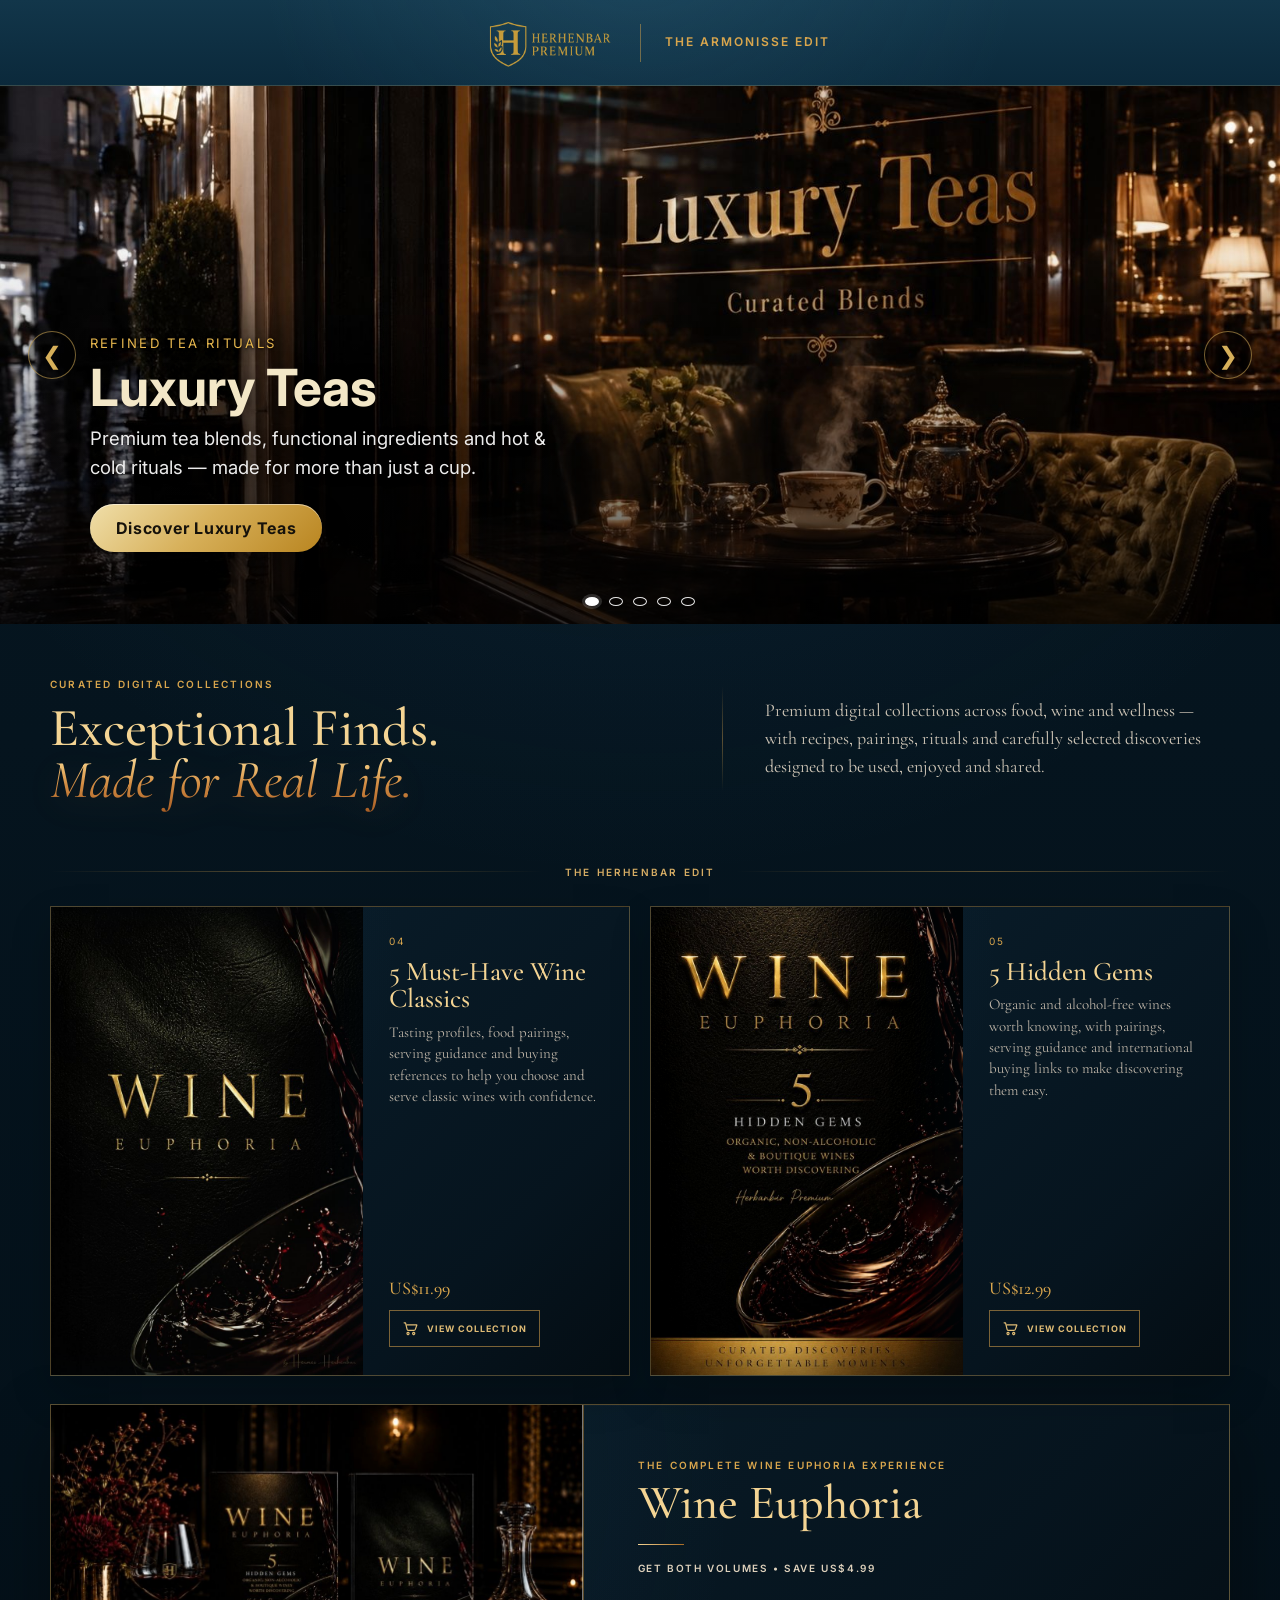
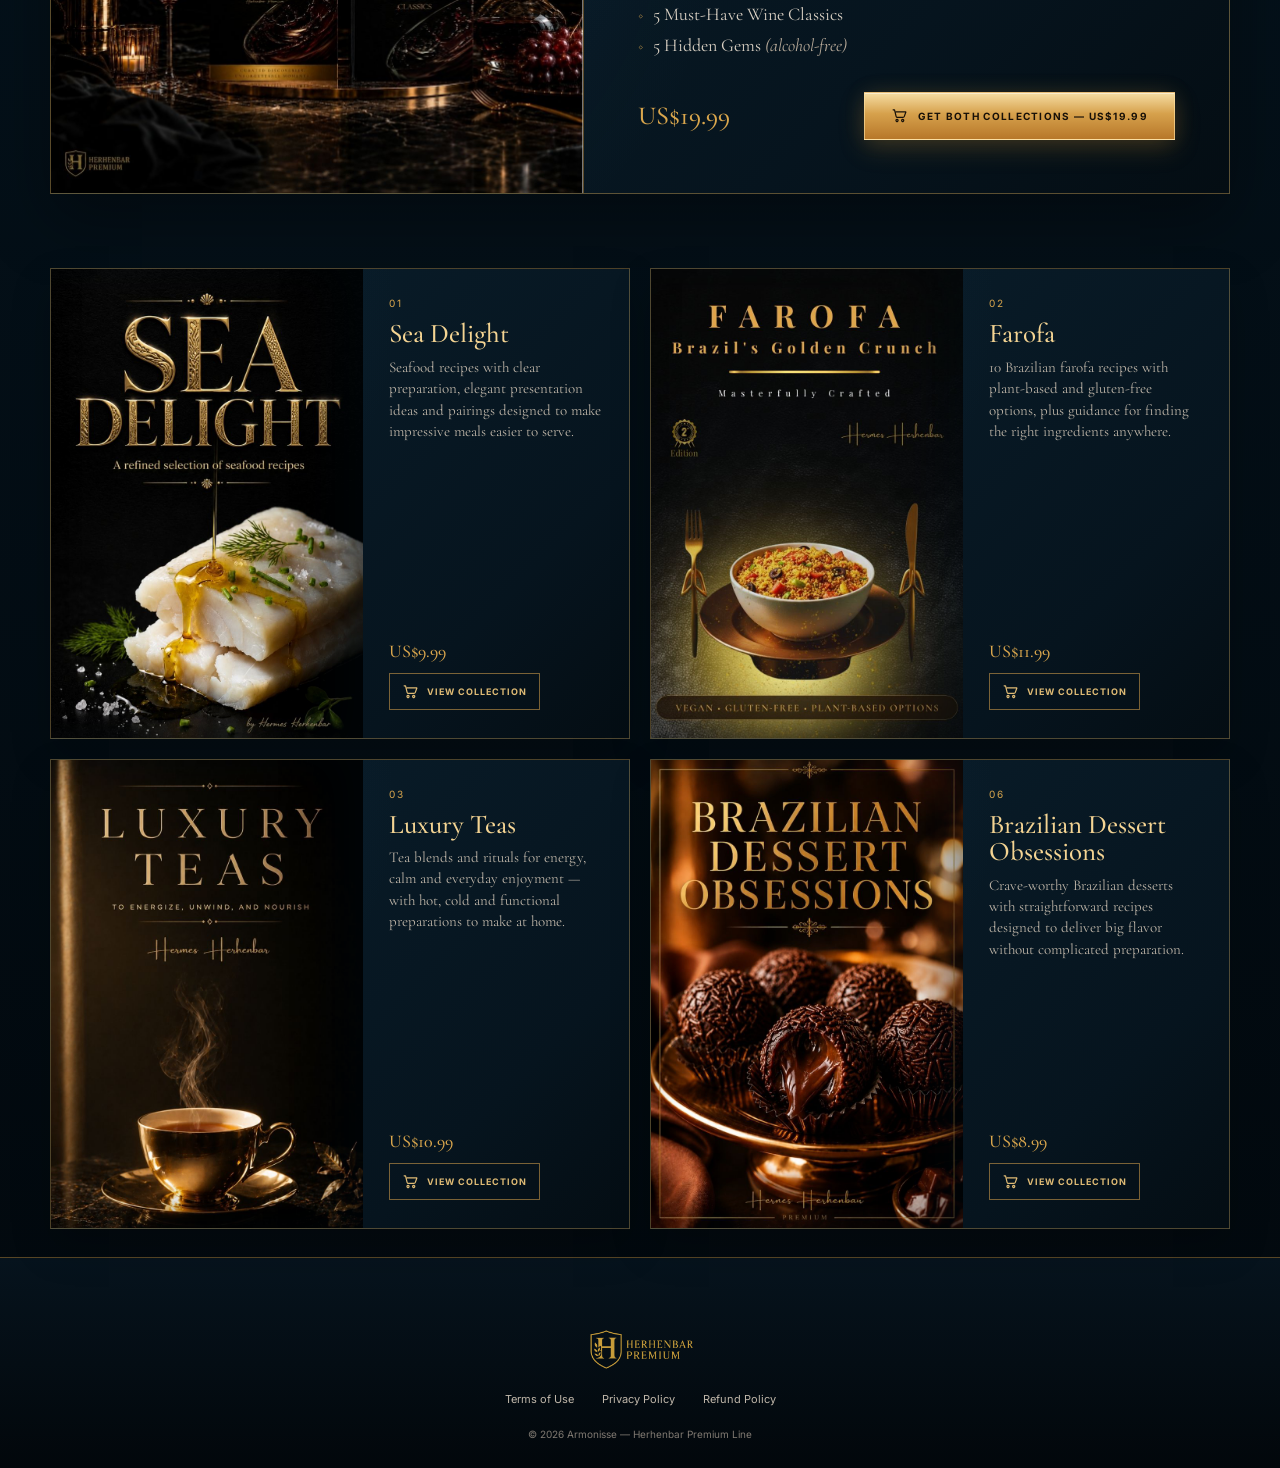
==== commit 2f8ec183: "Update index.html" ====
--- a/Herhenbar COLLECTONS/index.html
+++ b/Herhenbar COLLECTONS/index.html
@@ -31,7 +31,7 @@
       <div class="slide-content">
         <span class="slide-kicker">Refined Tea Rituals</span>
         <h2>Luxury Teas</h2>
-        <p>Elegant tea moments, cozy nights and premium rituals worth slowing down for.</p>
+        <p>Premium tea blends, functional ingredients and hot & cold rituals — made for more than just a cup.</p>
         <a href="#teas-card" class="slide-cta">Discover Luxury Teas</a>
       </div>
     </div>
@@ -42,7 +42,7 @@
       <div class="slide-content">
         <span class="slide-kicker">Brazilian Signature</span>
         <h2>Farofa — Brazil’s Golden Crunch</h2>
-        <p>The golden finishing touch that brings warmth, texture and a richer table.</p>
+        <p>10 Brazilian recipes — from everyday classics to modern plant-based and gluten-free options.</p>
         <a href="#farofa-card" class="slide-cta">Explore Farofa</a>
       </div>
     </div>
@@ -53,7 +53,7 @@
       <div class="slide-content">
         <span class="slide-kicker">Confident Pairings</span>
         <h2>5 Must-Have Wine Classics</h2>
-        <p>Five timeless bottles chosen for character, elegance and memorable hosting.</p>
+        <p>Tasting profiles, pairings, serving guidance and buying references for five essential wine classics.</p>
         <a href="#musthave-card" class="slide-cta">See The Classics</a>
       </div>
     </div>
@@ -64,7 +64,7 @@
       <div class="slide-content">
         <span class="slide-kicker">Alcohol-Free Discoveries</span>
         <h2>5 Hidden Gems</h2>
-        <p>Distinctive non-alcoholic wines selected for refined gatherings and modern taste.</p>
+        <p>Pairings, serving guidance and international buying links for standout alcohol-free wines worth discovering.</p>
         <a href="#gems-card" class="slide-cta">Uncover Hidden Gems</a>
       </div>
     </div>
@@ -75,7 +75,7 @@
       <div class="slide-content">
         <span class="slide-kicker">Coastal Elegance</span>
         <h2>Sea Delight</h2>
-        <p>Fresh seafood dishes presented with ease, beauty and that polished hosting feel.</p>
+        <p>Elegant seafood recipes with presentation guidance, pairings and entertaining inspiration.</p>
         <a href="#sea-card" class="slide-cta">Enter Sea Delight</a>
       </div>
     </div>
@@ -97,48 +97,80 @@
   <section class="intro">
     <div class="intro-title">
       <span>CURATED DIGITAL COLLECTIONS</span>
-      <h1>Curated Collections.<br><em>Extraordinary Moments.</em></h1>
+      <h1>Exceptional Finds.<br><em>Made for Real Life.</em></h1>
     </div>
     <div class="intro-rule"></div>
     <p>
-      Thoughtfully created digital collections for food, wine, wellness and the rituals around them —
-      designed to bring beauty, discovery and refinement to everyday life.
+      Premium digital collections across food, wine and wellness — with recipes, pairings, rituals and carefully selected discoveries designed to be used, enjoyed and shared.
     </p>
-  </section>
-
-  <section class="featured">
-    <div class="featured-books">
-  <img
-    src="assets/images/wines-bundle.jpg"
-    alt="Wine Euphoria Two-Volume Collection"
-  >
-    </div>
-
-    <div class="featured-copy">
-      <span class="kicker">FEATURED COLLECTION</span>
-      <h2>Wine Euphoria</h2>
-      <div class="mini-rule"></div>
-      <p class="caps">THE COMPLETE TWO-VOLUME COLLECTION</p>
-
-      <ul>
-        <li>5 Must-Have Wine Classics <em></em></li>
-        <li>5 Hidden Gems <em>(alcohol-free)</em></li>
-      </ul>
-
-      <div class="buy-row">
-        <strong>US$19.99</strong>
-        <a class="gold-cta" href="#">
-          <svg viewBox="0 0 24 24" aria-hidden="true"><path d="M3 4h2l2.2 9.1a2 2 0 0 0 2 1.5h7.7a2 2 0 0 0 1.9-1.4L21 7H7.2M10 19a1.5 1.5 0 1 0 0 .01M18 19a1.5 1.5 0 1 0 0 .01"/></svg>
-          EXPLORE THE BUNDLE
-        </a>
-      </div>
-    </div>
   </section>
 
   <div class="section-break">
     <span>THE HERHENBAR EDIT</span>
   </div>
 
+  <section class="grid wine-grid">
+
+<article class="card" id="musthave-card">
+      <div class="card-photo"><img src="assets/images/wine-euphoria.jpg" alt="5 Must-Have Wine Classics"></div>
+      <div class="card-body">
+        <span class="number">04</span>
+        <h3>5 Must-Have Wine Classics</h3>
+        <p>Tasting profiles, food pairings, serving guidance and buying references to help you choose and serve classic wines with confidence.</p>
+        <strong>US$11.99</strong>
+        <a href="https://payhip.com/b/eCRBd" class="card-cta">
+          <svg viewBox="0 0 24 24"><path d="M3 4h2l2.2 9.1a2 2 0 0 0 2 1.5h7.7a2 2 0 0 0 1.9-1.4L21 7H7.2M10 19a1.5 1.5 0 1 0 0 .01M18 19a1.5 1.5 0 1 0 0 .01"/></svg>
+          VIEW COLLECTION
+        </a>
+      </div>
+    </article>
+
+<article class="card" id="gems-card">
+      <div class="card-photo"><img src="assets/images/gems-euphoria.jpg" alt="5 Hidden Gems"></div>
+      <div class="card-body">
+        <span class="number">05</span>
+        <h3>5 Hidden Gems</h3>
+        <p>Organic and alcohol-free wines worth knowing, with pairings, serving guidance and international buying links to make discovering them easy.</p>
+        <strong>US$12.99</strong>
+        <a href="https://payhip.com/b/L5Fhq" class="card-cta">
+          <svg viewBox="0 0 24 24"><path d="M3 4h2l2.2 9.1a2 2 0 0 0 2 1.5h7.7a2 2 0 0 0 1.9-1.4L21 7H7.2M10 19a1.5 1.5 0 1 0 0 .01M18 19a1.5 1.5 0 1 0 0 .01"/></svg>
+          VIEW COLLECTION
+        </a>
+      </div>
+    </article>
+
+
+  </section>
+
+  <section class="featured">
+    <div class="featured-books">
+      <img
+        src="assets/images/wines-bundle.jpg"
+        alt="Wine Euphoria Two-Volume Collection"
+      >
+    </div>
+
+    <div class="featured-copy">
+      <span class="kicker">THE COMPLETE WINE EUPHORIA EXPERIENCE</span>
+      <h2>Wine Euphoria</h2>
+      <div class="mini-rule"></div>
+      <p class="caps">GET BOTH VOLUMES • SAVE US$4.99</p>
+
+      <ul>
+        <li>5 Must-Have Wine Classics</li>
+        <li>5 Hidden Gems <em>(alcohol-free)</em></li>
+      </ul>
+
+      <div class="buy-row">
+        <strong>US$19.99</strong>
+        <a class="gold-cta" href="https://payhip.com/b/MPs7V">
+          <svg viewBox="0 0 24 24" aria-hidden="true"><path d="M3 4h2l2.2 9.1a2 2 0 0 0 2 1.5h7.7a2 2 0 0 0 1.9-1.4L21 7H7.2M10 19a1.5 1.5 0 1 0 0 .01M18 19a1.5 1.5 0 1 0 0 .01"/></svg>
+          GET BOTH COLLECTIONS — US$19.99
+        </a>
+      </div>
+    </div>
+  </section>
+
   <section class="grid">
 
 <article class="card" id="sea-card">
@@ -146,7 +178,7 @@
       <div class="card-body">
         <span class="number">01</span>
         <h3>Sea Delight</h3>
-        <p>A premium seafood recipe collection crafted for freshness, elegance and effortless presentation.</p>
+        <p>Seafood recipes with clear preparation, elegant presentation ideas and pairings designed to make impressive meals easier to serve.</p>
         <strong>US$9.99</strong>
         <a href="https://payhip.com/b/VRC4i" class="card-cta">
           <svg viewBox="0 0 24 24"><path d="M3 4h2l2.2 9.1a2 2 0 0 0 2 1.5h7.7a2 2 0 0 0 1.9-1.4L21 7H7.2M10 19a1.5 1.5 0 1 0 0 .01M18 19a1.5 1.5 0 1 0 0 .01"/></svg>
@@ -160,9 +192,9 @@
       <div class="card-body">
         <span class="number">02</span>
         <h3>Farofa</h3>
-        <p>Brazil’s golden crunch, reimagined with bold texture, modern dietary options and unmistakable Brazilian flavor.</p>
+        <p>10 Brazilian farofa recipes with plant-based and gluten-free options, plus guidance for finding the right ingredients anywhere.</p>
         <strong>US$11.99</strong>
-        <a href="#" class="card-cta">
+        <a href="https://payhip.com/b/046Zd" class="card-cta">
           <svg viewBox="0 0 24 24"><path d="M3 4h2l2.2 9.1a2 2 0 0 0 2 1.5h7.7a2 2 0 0 0 1.9-1.4L21 7H7.2M10 19a1.5 1.5 0 1 0 0 .01M18 19a1.5 1.5 0 1 0 0 .01"/></svg>
           VIEW COLLECTION
         </a>
@@ -174,7 +206,7 @@
       <div class="card-body">
         <span class="number">03</span>
         <h3>Luxury Teas</h3>
-        <p>Premium blends created for moments when you want more than just a cup.</p>
+        <p>Tea blends and rituals for energy, calm and everyday enjoyment — with hot, cold and functional preparations to make at home.</p>
         <strong>US$10.99</strong>
         <a href="https://payhip.com/b/hnQ5N" class="card-cta">
           <svg viewBox="0 0 24 24"><path d="M3 4h2l2.2 9.1a2 2 0 0 0 2 1.5h7.7a2 2 0 0 0 1.9-1.4L21 7H7.2M10 19a1.5 1.5 0 1 0 0 .01M18 19a1.5 1.5 0 1 0 0 .01"/></svg>
@@ -183,40 +215,12 @@
       </div>
     </article>
 
-<article class="card" id="musthave-card">
-      <div class="card-photo"><img src="assets/images/wine-euphoria.jpg" alt="5 Must-Have Wine Classics"></div>
-      <div class="card-body">
-        <span class="number">04</span>
-        <h3>5 Must-Have Wine Classics</h3>
-        <p>Five remarkable bottles selected for character, prestige and lasting appeal.</p>
-        <strong>US$11.99</strong>
-        <a href="#" class="card-cta">
-          <svg viewBox="0 0 24 24"><path d="M3 4h2l2.2 9.1a2 2 0 0 0 2 1.5h7.7a2 2 0 0 0 1.9-1.4L21 7H7.2M10 19a1.5 1.5 0 1 0 0 .01M18 19a1.5 1.5 0 1 0 0 .01"/></svg>
-          VIEW COLLECTION
-        </a>
-      </div>
-    </article>
-
-<article class="card" id="gems-card">
-      <div class="card-photo"><img src="assets/images/gems-euphoria.jpg" alt="5 Hidden Gems"></div>
-      <div class="card-body">
-        <span class="number">05</span>
-        <h3>5 Hidden Gems</h3>
-        <p>Organic, non-alcoholic & boutique wines worth discovering.</p>
-        <strong>US$12.99</strong>
-        <a href="#" class="card-cta">
-          <svg viewBox="0 0 24 24"><path d="M3 4h2l2.2 9.1a2 2 0 0 0 2 1.5h7.7a2 2 0 0 0 1.9-1.4L21 7H7.2M10 19a1.5 1.5 0 1 0 0 .01M18 19a1.5 1.5 0 1 0 0 .01"/></svg>
-          VIEW COLLECTION
-        </a>
-      </div>
-    </article>
-
     <article class="card">
       <div class="card-photo"><img src="assets/images/brazilian-dessert-obsessions.jpg" alt="Brazilian Dessert Obsessions"></div>
       <div class="card-body">
         <span class="number">06</span>
         <h3>Brazilian Dessert Obsessions</h3>
-        <p>A small collection of Brazil’s most addictive desserts — rich, indulgent and surprisingly easy to make.</p>
+        <p>Crave-worthy Brazilian desserts with straightforward recipes designed to deliver big flavor without complicated preparation.</p>
         <strong>US$8.99</strong>
         <a href="https://payhip.com/b/fgzxD" class="card-cta">
           <svg viewBox="0 0 24 24"><path d="M3 4h2l2.2 9.1a2 2 0 0 0 2 1.5h7.7a2 2 0 0 0 1.9-1.4L21 7H7.2M10 19a1.5 1.5 0 1 0 0 .01M18 19a1.5 1.5 0 1 0 0 .01"/></svg>
--- a/Herhenbar COLLECTONS/collections.css
+++ b/Herhenbar COLLECTONS/collections.css
@@ -189,7 +189,7 @@
 
 .grid{
   width:min(1180px,calc(100% - 64px));
-  margin:0 auto 78px;
+  margin:0 auto 28px;
   display:grid;
   grid-template-columns:repeat(2,minmax(0,1fr));
   gap:20px;
@@ -243,15 +243,35 @@
 .card-cta:hover{background:var(--gold);color:#101010}
 
 footer{
-  padding:38px 24px 44px;
+  padding:30px 24px 26px;
   text-align:center;
   border-top:1px solid var(--line);
   background:linear-gradient(180deg,#06131d,#02070b);
 }
-footer img{width:130px;margin:0 auto 18px}
-footer nav{display:flex;justify-content:center;gap:22px;flex-wrap:wrap;margin-bottom:14px}
-footer nav a{color:#aaa297;font-size:10px}
-footer small{color:#6f6b65;font-size:9px}
+
+footer img{
+  width:115px;
+  height:auto;
+  margin:0 auto 18px;
+}
+
+footer nav{
+  display:flex;
+  justify-content:center;
+  gap:28px;
+  flex-wrap:wrap;
+  margin-bottom:16px;
+}
+
+footer nav a{
+  color:#c0b7aa;
+  font-size:11px;
+}
+
+footer small{
+  color:#807a72;
+  font-size:10px;
+}
 
 @media(max-width:800px){
   .masthead{height:88px}
@@ -698,3 +718,10 @@
 }
 
 
+.slide-kicker {
+  color: #e8b84e !important;
+  text-shadow:
+    0 1px 3px rgba(0,0,0,.95),
+    0 2px 12px rgba(0,0,0,.75) !important;
+}
+
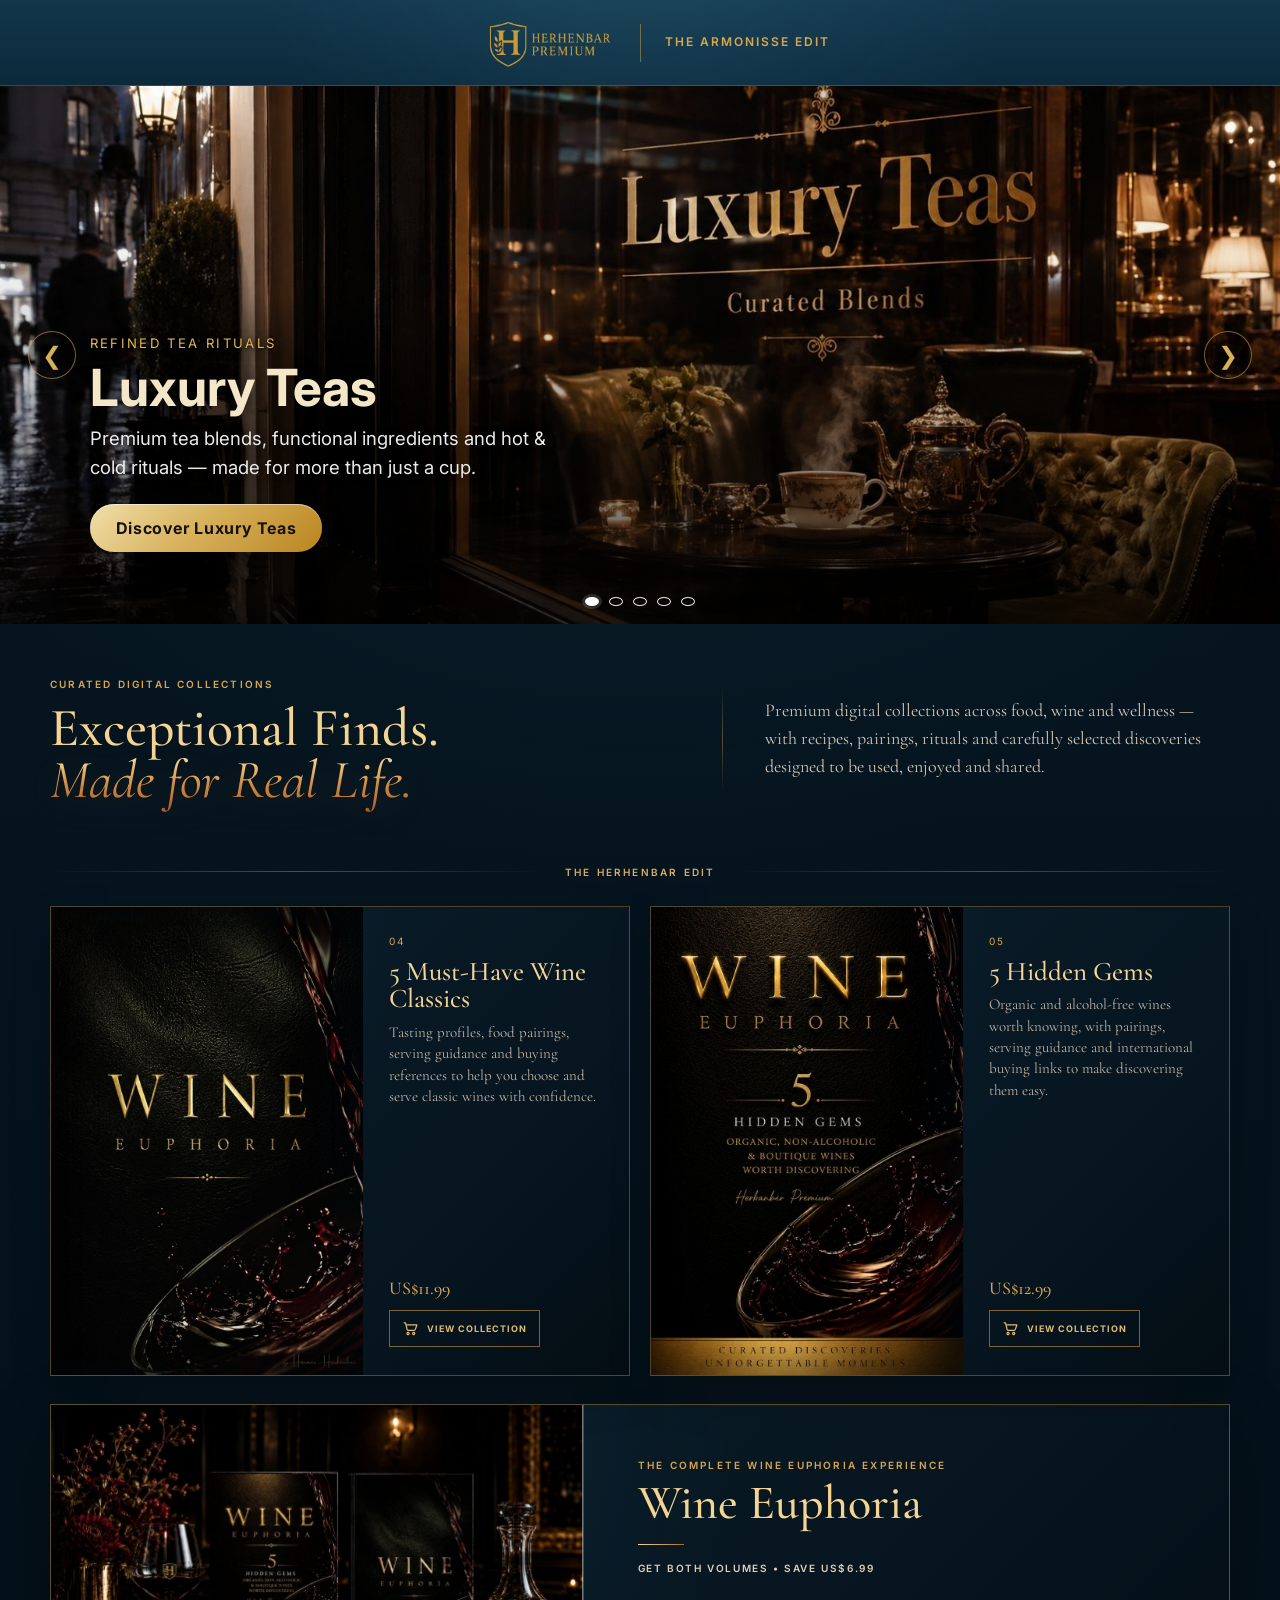
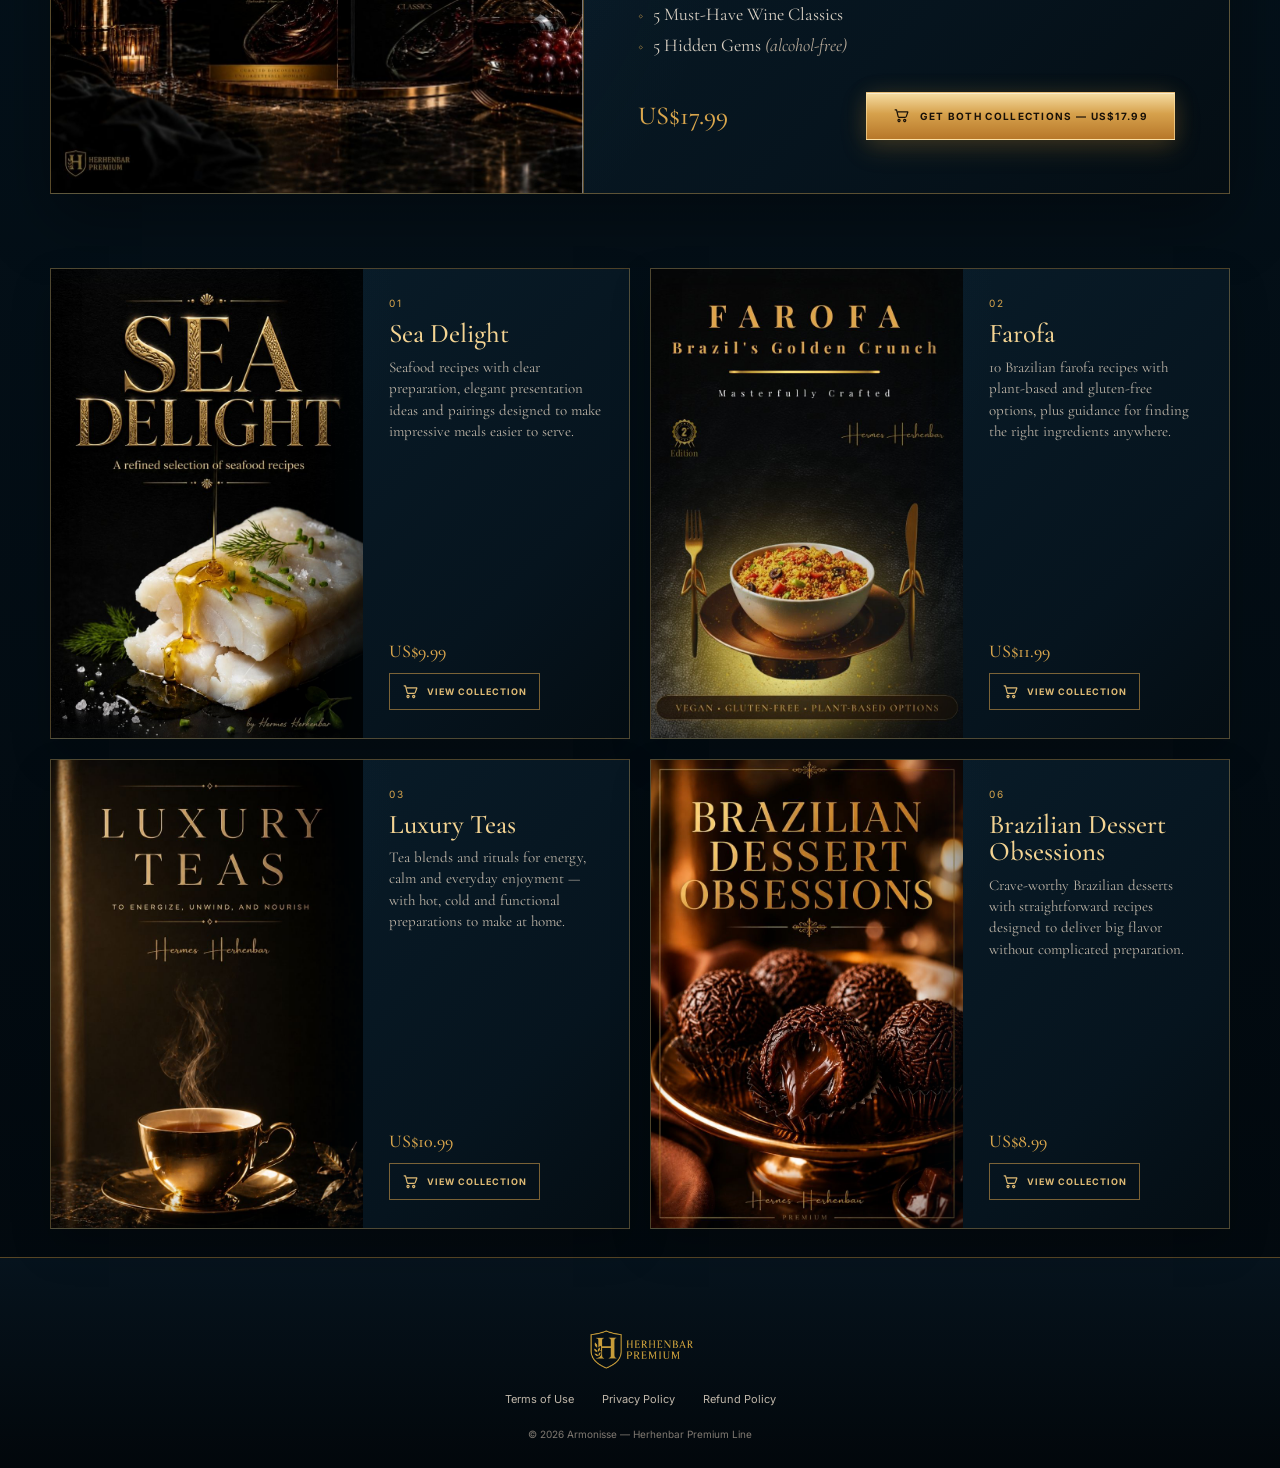
==== commit 5494cd50: "Update index.html" ====
--- a/Herhenbar COLLECTONS/index.html
+++ b/Herhenbar COLLECTONS/index.html
@@ -154,7 +154,7 @@
       <span class="kicker">THE COMPLETE WINE EUPHORIA EXPERIENCE</span>
       <h2>Wine Euphoria</h2>
       <div class="mini-rule"></div>
-      <p class="caps">GET BOTH VOLUMES • SAVE US$4.99</p>
+      <p class="caps">GET BOTH VOLUMES • SAVE US$6.99</p>
 
       <ul>
         <li>5 Must-Have Wine Classics</li>
@@ -162,10 +162,10 @@
       </ul>
 
       <div class="buy-row">
-        <strong>US$19.99</strong>
+        <strong>US$17.99</strong>
         <a class="gold-cta" href="https://payhip.com/b/MPs7V">
           <svg viewBox="0 0 24 24" aria-hidden="true"><path d="M3 4h2l2.2 9.1a2 2 0 0 0 2 1.5h7.7a2 2 0 0 0 1.9-1.4L21 7H7.2M10 19a1.5 1.5 0 1 0 0 .01M18 19a1.5 1.5 0 1 0 0 .01"/></svg>
-          GET BOTH COLLECTIONS — US$19.99
+          GET BOTH COLLECTIONS — US$17.99
         </a>
       </div>
     </div>
